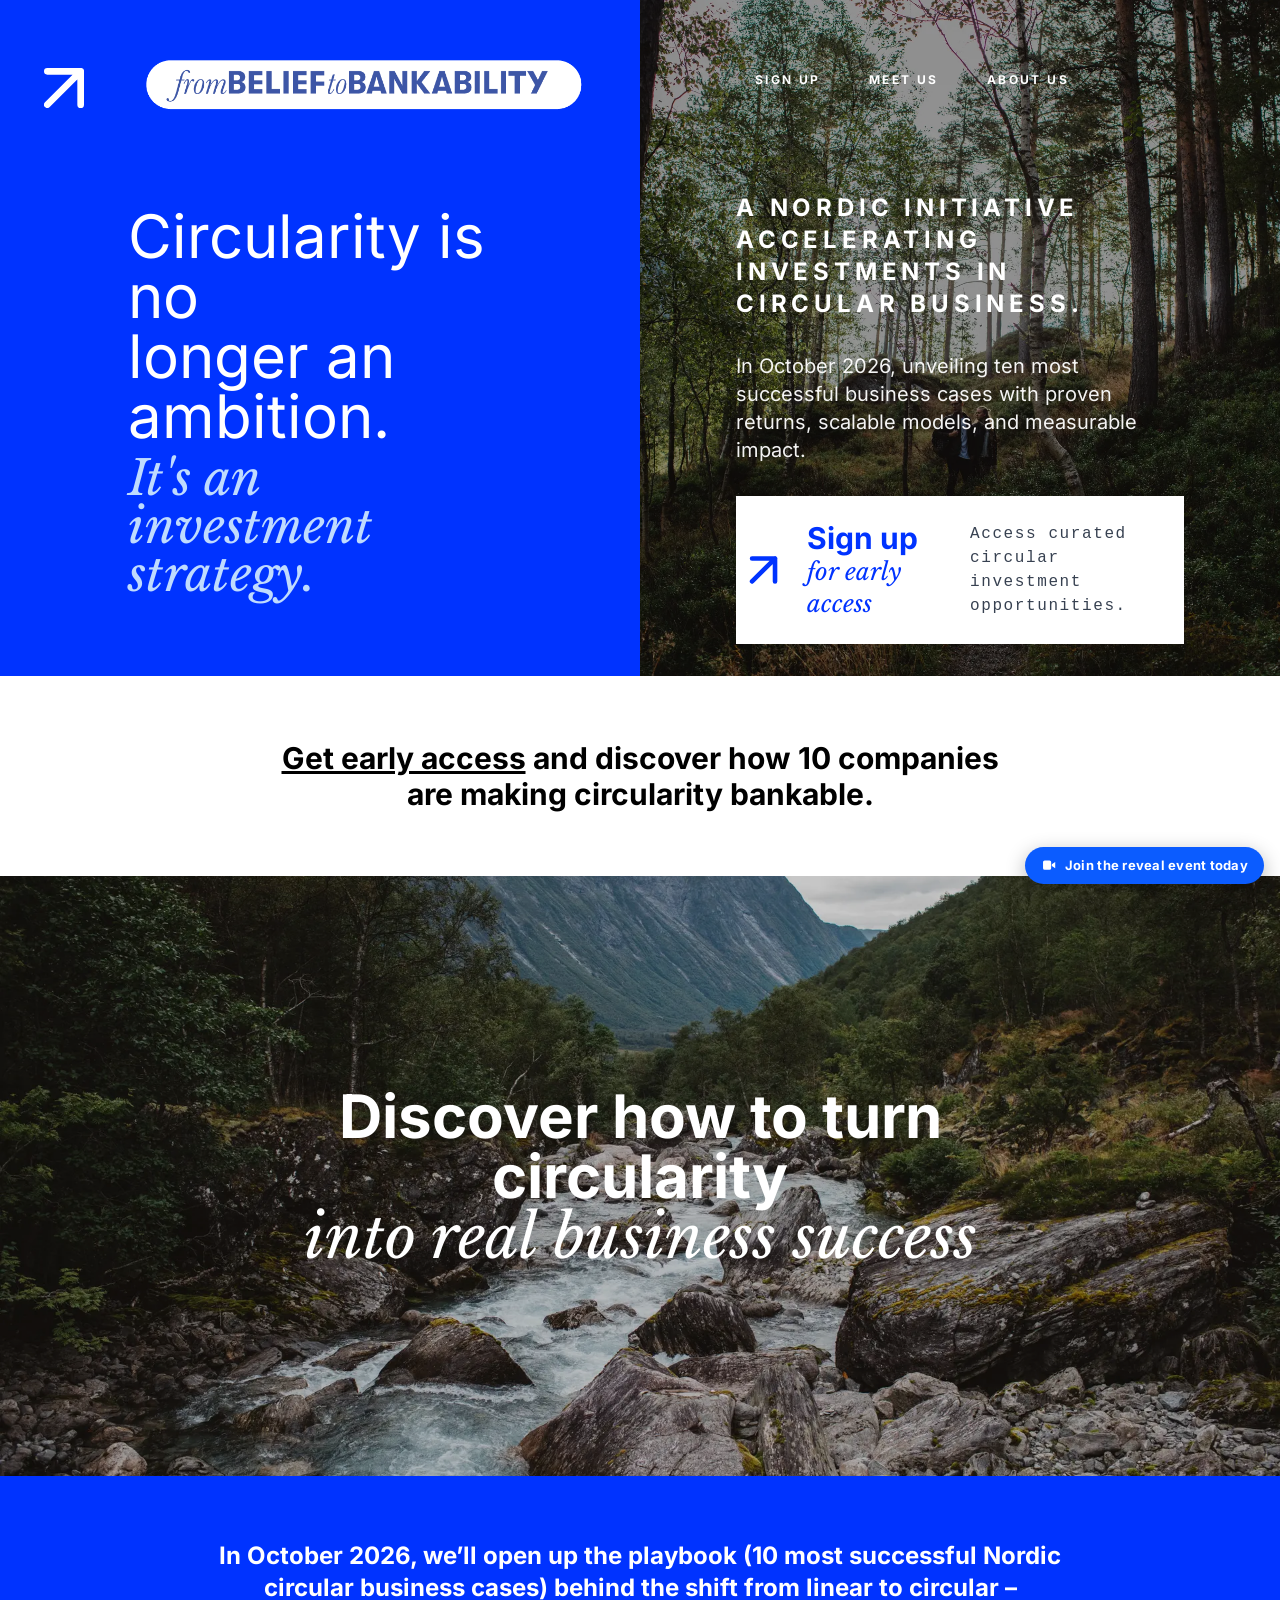
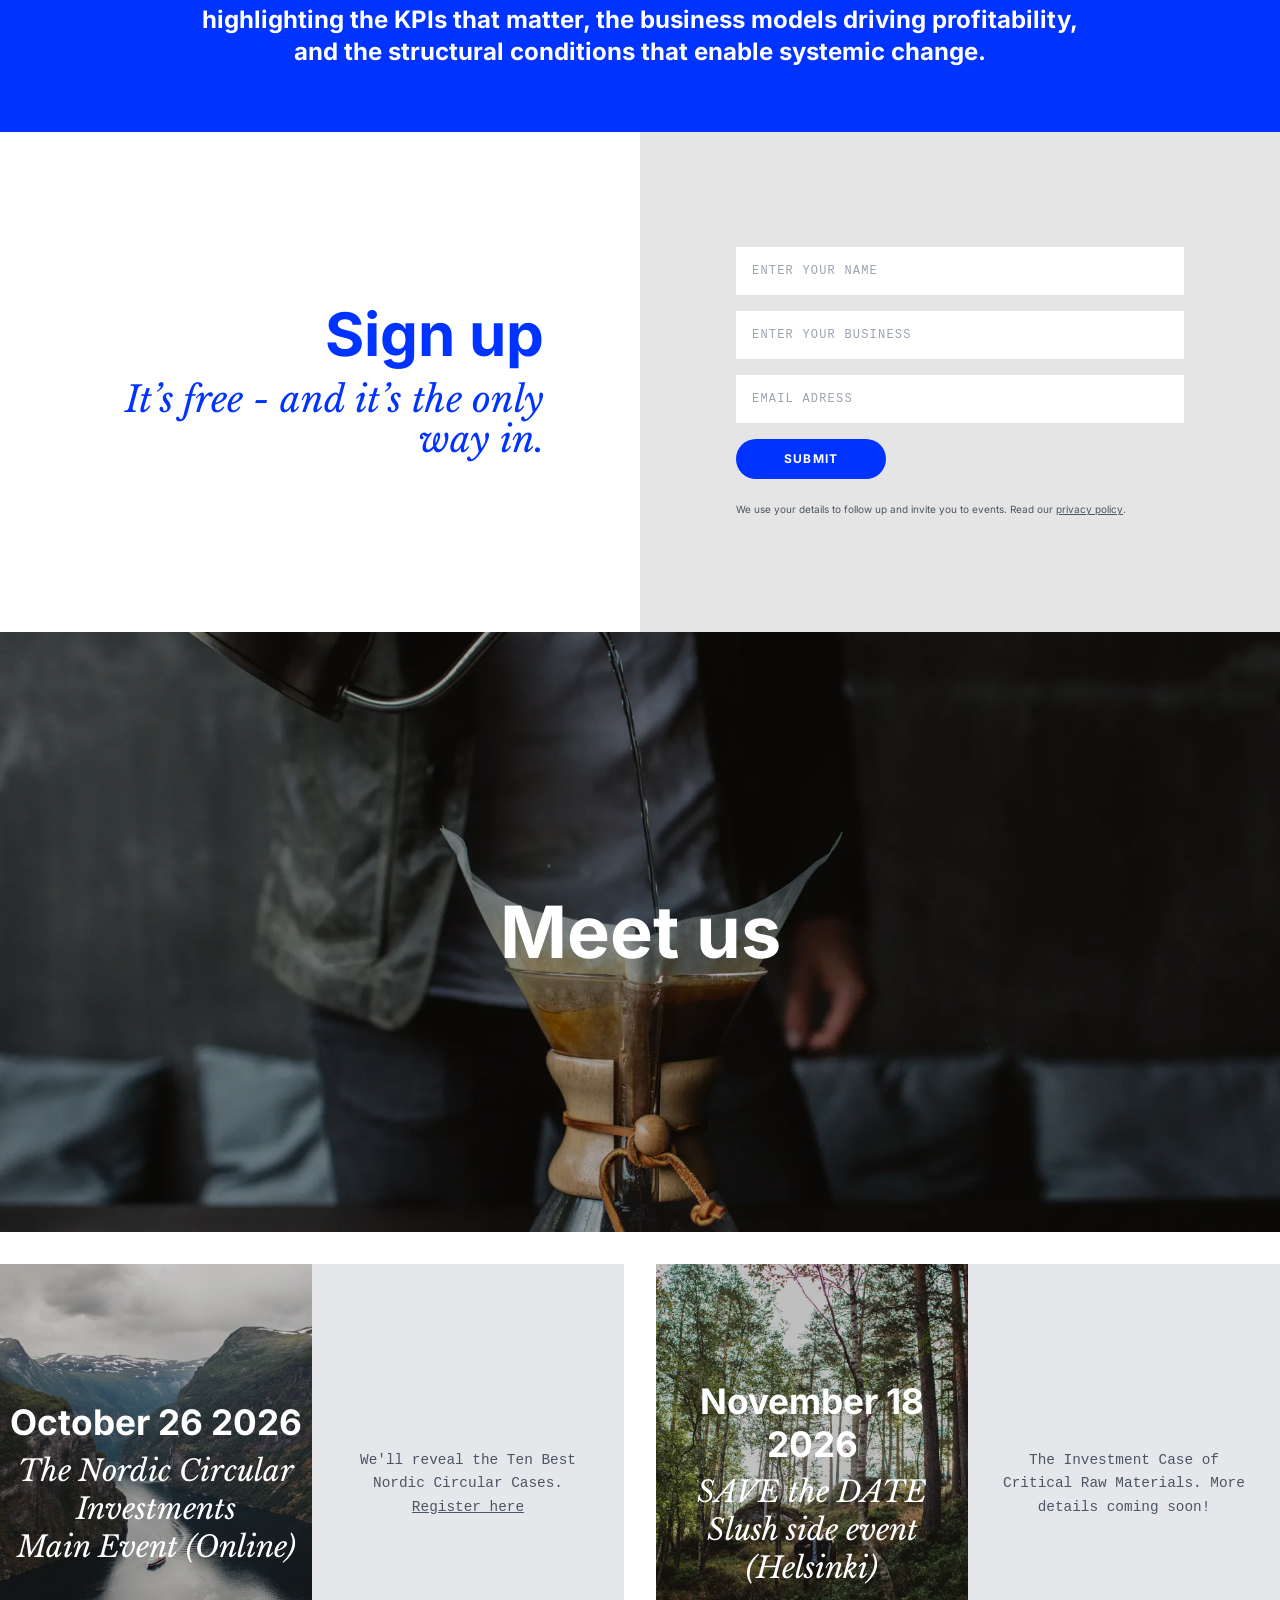
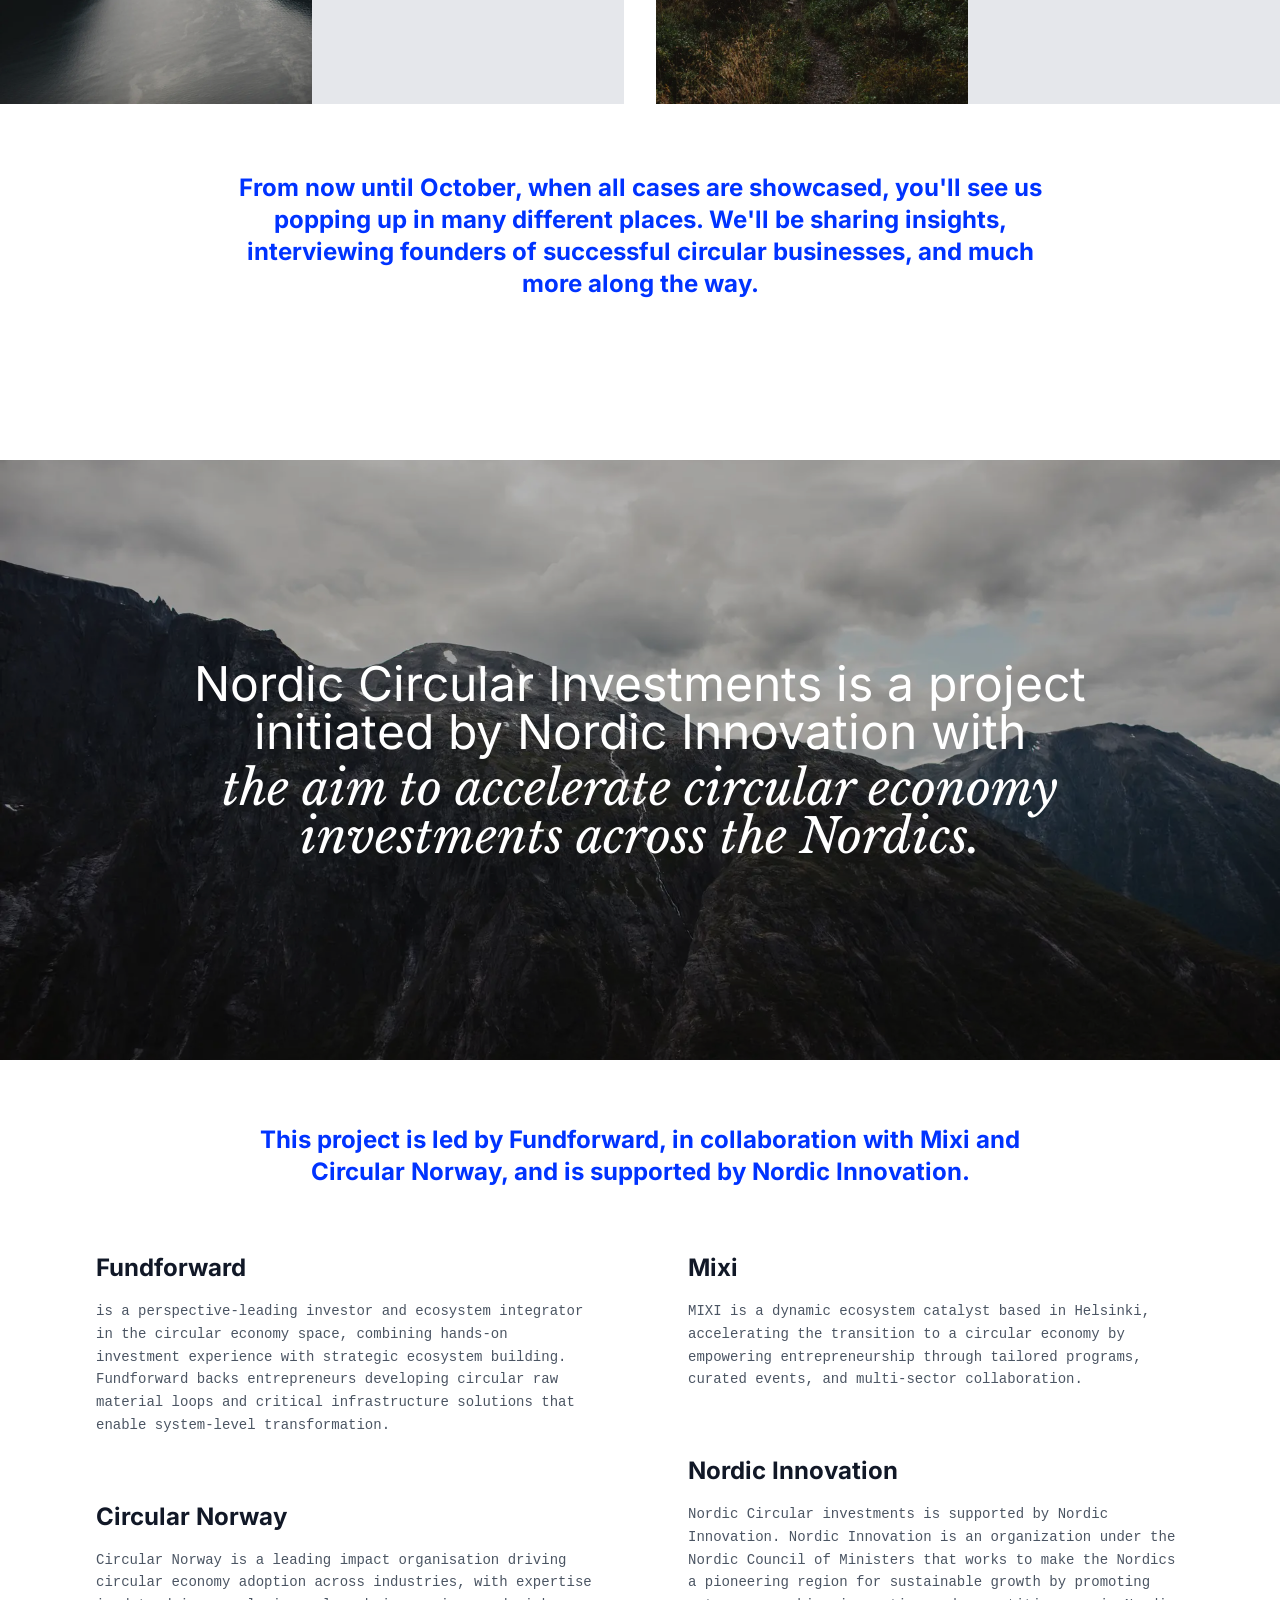
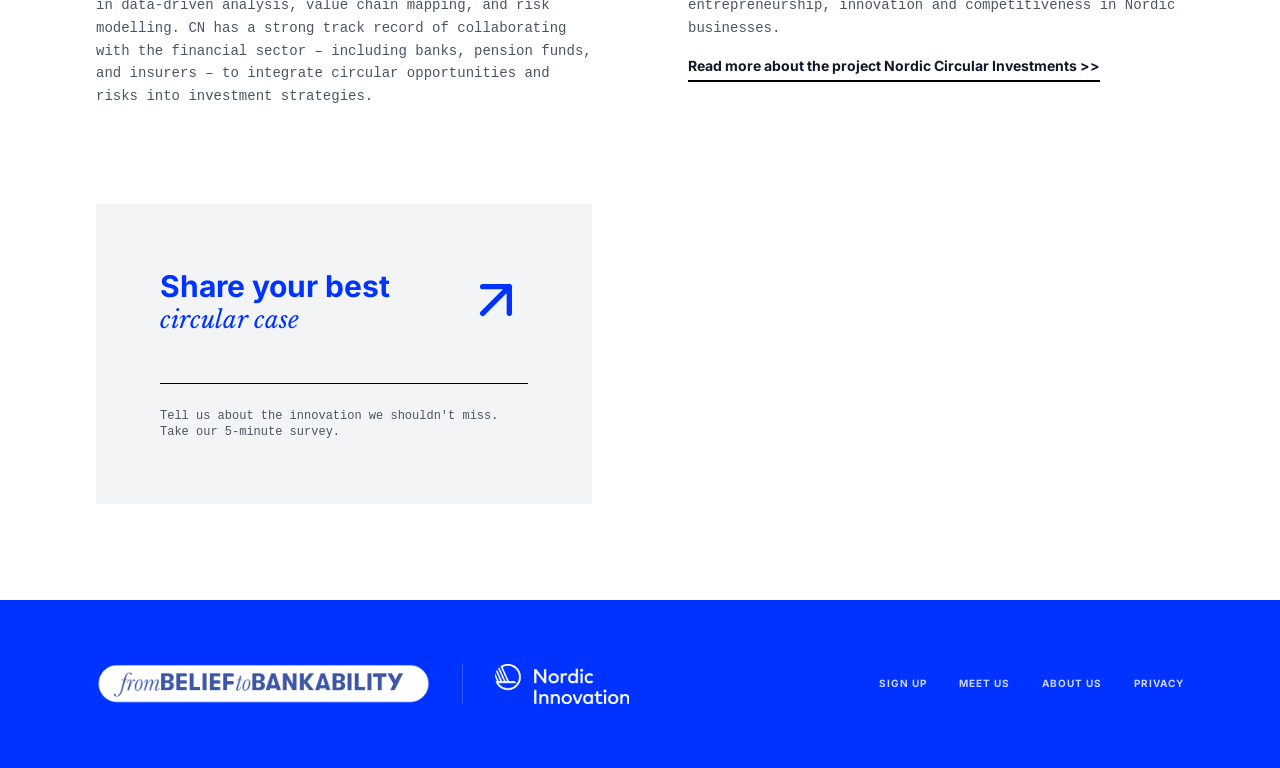
==== index.html @ 52026847 "Add privacy policy page and Tailwind CSS configuration - Created a new privacy.html file detailing d" ====
<!DOCTYPE html>
<html lang="sv" class="scroll-smooth">

<head>
    <meta charset="UTF-8">
    <meta name="viewport" content="width=device-width, initial-scale=1.0">
    <title>Nordic Circular Investments | From Belief to Bankability</title>
    <link rel="stylesheet" href="tailwind.css">
    <link rel="stylesheet" href="site-header.css">
    <script src="site-header.js" defer></script>
    <style>
        body {
            font-family: 'Inter', sans-serif;
        }

        .serif-italic {
            font-family: 'Libre Baskerville', serif;
            font-style: italic;
            font-weight: 400;
        }

        .event-grid {
            margin-top: 2rem;
        }

        .event-item,
        .event-card {
            min-height: 440px;
        }

        .event-image,
        .event-copy {
            min-height: 440px;
        }

        .event-copy {
            padding: 2rem;
        }

        .event-copy p {
            font-size: 0.90rem;
            line-height: 1.6;
        }

        .event-image .text-4xl {
            font-size: clamp(1.7rem, 2.8vw, 2.2rem);
            line-height: 1.2;
            margin-bottom: 0.5rem;
        }

        .event-image .text-3xl {
            font-size: clamp(1.5rem, 2.3vw, 1.9rem);
            line-height: 1.3;
        }

        @media (max-width: 767px) {
            .event-item,
            .event-card {
                min-height: 220px;
            }

            .event-image,
            .event-copy {
                min-height: 220px;
            }

            .event-copy {
                padding: 1rem;
            }

            .event-copy p {
                font-size: 0.95rem;
                line-height: 1.5;
            }
        }
    </style>
</head>

<body class="bg-white text-gray-900 overflow-x-hidden">
    <site-header data-page="home"></site-header>

    <section id="home" class="grid grid-cols-1 md:grid-cols-2">
        <div class="bg-[#0033FF] text-white px-8 md:px-32 flex flex-col justify-center pt-48 pb-16">
            <h1 class="text-4xl md:text-6xl leading-tight mb-2">Circularity is no <br> longer an ambition.</h1>
            <p class="text-3xl md:text-5xl serif-italic text-blue-200">It's an investment strategy.</p>
        </div>

        <div class="relative flex items-center justify-center p-8 pt-24 md:pt-48 text-white min-h-[200px] md:min-h-0">
            <img src="images/DTS_NORDIC_by Gregory Woodman_004.webp" alt="Forest"
                class="absolute inset-0 w-full h-full object-cover">
            <div class="absolute inset-0 bg-black/40"></div>

            <div class="relative z-10 space-y-8">
                <h2 class="text-lg md:text-2xl font-bold tracking-[0.2em] uppercase max-w-sm md:max-w-md mx-auto">
                    A Nordic initiative accelerating investments in circular business.
                </h2>
                <p class="text-base md:text-xl leading-relaxed opacity-95 font-light max-w-sm md:max-w-md mx-auto">
                    In October 2026, unveiling ten most successful business cases with proven returns, scalable models,
                    and measurable impact.
                </p>
                <section class="bg-white w-full max-w-sm md:max-w-md mx-auto">
                    <a href="#signup-form" class="hover:opacity-100 transition">
                        <div class="px-4 md:px-0 py-6">
                            <div class="grid grid-cols-1 md:grid-cols-2 gap-5 items-center">
                                <div class="flex items-center gap-4">
                                    <svg class="w-16 h-16 text-[#0033FF]" fill="none" stroke="currentColor" viewBox="0 0 24 24">
                                        <path stroke-linecap="round" stroke-linejoin="round" stroke-width="2"
                                            d="M7 17L17 7M17 7H7M17 7v10" />
                                    </svg>
                                    <div class="text-[#0033FF]">
                                        <h3 class="text-3xl font-bold">Sign up</h3>
                                        <p class="text-2xl serif-italic italic">for early access</p>

                                    </div>
                                </div>
                                <div class="text-sm md:text-base font-mono tracking-widest text-gray-700">
                                    Access curated circular<br />investment opportunities.
                                </div>
                            </div>
                        </div>
                    </a>
                </section>
            </div>
        </div>
    </section>
    <div class="bg-white text-black py-16 px-8 text-center">
        <h2 class="text-xl md:text-3xl font-bold max-w-3xl mx-auto">
            <a href="https://forms.gle/KfatNeMWyciwayye8" class="underline">Get early access</a>
            and discover how 10 companies are making circularity bankable.
            <!--<a href="#signup" class="underline">Get early access</a> and discover how 10 companies are making-->
        </h2>
    </div>
    
    <section id="cases" hidden class="max-w-7xl mx-auto px-8 md:px-24 pb-24">
        <div class="grid grid-cols-1 sm:grid-cols-1 lg:grid-cols-3 gap-3">
            <a href="cases/3STEPIT/index.html" class="relative group" aria-label="The bank partnering that scales circular IT">
                <div
                    class="relative aspect-[16/9] md:aspect-[8/5] bg-gray-100 overflow-hidden flex flex-col items-center justify-center border border-gray-200 group">
                    <img src="cases/3STEPIT/Data/inklistrad-film-77044.webp"
                        class="absolute inset-0 w-full h-full object-cover group-hover:opacity-20 transition"
                        alt="">
                    <div class="relative z-10 text-center py-16 px-8 ">
                        <p class="text-3xl text-[#FFFFFF]">The bank partnering that scales circular IT</p>
                    </div>
                </div>
            </a>
            <a href="cases/Kerecis/index.html" class="relative group" aria-label="Explore From fish skin to Nordic unicorn">
                <div
                    class="relative aspect-[16/9] md:aspect-[8/5] bg-gray-100 overflow-hidden flex flex-col items-center justify-center border border-gray-200 group">
                    <img src="cases/Kerecis/Data/pasted-movie-77152.webp"
                        class="absolute inset-0 w-full h-full object-cover group-hover:opacity-20 transition"
                        alt="">
                    <div class="relative z-10 text-center py-16 px-8 ">
                        <p class="text-3xl text-[#FFFFFF]">From fish skin to Nordic unicorn</p>
                    </div>
                </div>
            </a>
            <div
                class="relative aspect-[16/9] md:aspect-[8/5] bg-gray-100 overflow-hidden flex flex-col items-center justify-center border border-gray-200 group">
                <a href="cases/Foxway/index.html" class="relative group" aria-label="An ecosystem that creates value in every device">
                    <img src="cases/Foxway/Data/inklistrad-film-76983.webp"
                        class="absolute inset-0 w-full h-full object-cover group-hover:opacity-20 transition"
                        alt="">
                    <div class="relative z-10 text-center py-16 px-8 ">
                        <p class="text-3xl text-[#FFFFFF]">An ecosystem that creates value in every device</p>
                    </div>
                </a>
            </div>
        </div>
        <div class="mt-12 text-center">
            <a href="cases.html"
                class="inline-block bg-[#0033FF] text-white px-8 py-3 rounded-full font-bold uppercase tracking-widest text-xs hover:bg-blue-700 transition">Browse
                Cases</a>
        </div>
    </section>

    <!-- <section class="grid grid-cols-1 md:grid-cols-2 min-h-[600px]">
        <div class="relative">
            <img src="images/DTS_NORDIC_by Gregory Woodman_006.webp" class="absolute inset-0 w-full h-full object-cover" alt="">
            <div class="absolute inset-0 flex flex-col justify-end p-12 text-white">
                <h2 class="text-4xl md:text-5xl font-bold mb-4">Get the insights</h2>
                <p class="text-2xl md:text-3xl serif-italic italic opacity-90">behind the cases</p>
            </div>
        </div>
        <div class="bg-[#0033FF] text-white p-12 md:p-24 flex flex-col justify-center items-start">
            <p class="text-lg md:text-xl leading-relaxed mb-12">Sign-up to receive the cases as they are released – including interviews, analysis and learnings from the companies and investors.</p>
            <a href="#signup" class="bg-white text-[#0033FF] px-8 py-4 rounded-full font-bold uppercase tracking-widest text-xs">Sign up for early access</a>
        </div>
    </section> -->

    
    <section class="flex flex-col" id="signup">
        <div
            class="relative h-[300px] md:h-[600px] flex flex-col items-center justify-center text-white text-center px-6">
            <img src="images/DTS_NORDIC_by Gregory Woodman_003.webp"
                class="absolute inset-0 w-full h-full object-cover" alt="Team Insights">
            <div class="absolute inset-0 bg-black/20"></div>
            <div class="relative z-10 max-w-4xl">
                <h2 class="text-4xl md:text-6xl font-bold leading-tight">
                    Discover how to turn circularity <br>
                    <span class="serif-italic italic font-normal">into real business success</span>
                </h2>
            </div>
        </div>

        <div class="bg-[#0033FF] text-white py-16 px-8 md:px-24 text-center">
            <div class="max-w-4xl mx-auto">
                <p class="text-x2 md:text-2xl font-bold leading-relaxed">
                    In October 2026, we’ll open up the playbook (10 most successful Nordic circular business cases)
                    behind the shift from linear to circular – highlighting the KPIs that matter, the business models
                    driving profitability, and the structural conditions that enable systemic change.
                </p>
            </div>
        </div>

        <div class="grid grid-cols-1 md:grid-cols-2 min-h-[500px]" id="signup-form">
            <div class="bg-white p-12 md:p-24 flex flex-col justify-center items-start md:items-end text-left md:text-right">
                <div class="max-w-md">
                    <h3 class="text-[#0033FF] text-5xl md:text-6xl font-bold mb-4">Sign up</h3>
                    <p class="text-[#0033FF] text-3xl md:text-4xl serif-italic italic leading-tight">
                        It’s free - and it’s the only way in.
                    </p>
                </div>
            </div>
            <div class="bg-[#E5E5E5] p-12 md:p-24 flex flex-col justify-center items-start">
                <form name="signup" method="POST" netlify data-netlify="true" class="w-full max-w-md space-y-4">
                    <input type="text" name="name" placeholder="ENTER YOUR NAME" required
                        class="w-full p-4 bg-white border-none text-xs tracking-widest font-mono focus:ring-2 focus:ring-[#0033FF] outline-none">

                    <input type="text" name="business" placeholder="ENTER YOUR BUSINESS" required
                        class="w-full p-4 bg-white border-none text-xs tracking-widest font-mono focus:ring-2 focus:ring-[#0033FF] outline-none">

                    <input type="email" name="email" placeholder="EMAIL ADRESS" required
                        class="w-full p-4 bg-white border-none text-xs tracking-widest font-mono focus:ring-2 focus:ring-[#0033FF] outline-none">

                    <button type="submit"
                        class="bg-[#0033FF] text-white px-12 py-3 rounded-full text-xs font-bold uppercase tracking-widest hover:bg-blue-700 transition">
                        Submit
                    </button>
                    <p class="pt-2 text-[10px] leading-snug text-gray-600">We use your details to follow up and invite you to events. Read our <a href="privacy.html" class="underline">privacy policy</a>.</p>
                </form>
            </div>
            
        </div>
    </section>

    <section id="meet-us" class="bg-white md:mb-24">        
        <div
            class="relative h-[300px] md:h-[600px] flex flex-col items-center justify-center text-white text-center px-4">
            <img src="images/DTS_NORDIC_by Gregory Woodman_009.webp" class="absolute inset-0 w-full h-full object-cover"
                alt="Meet us">
            <div class="absolute inset-0 bg-black/30"></div>
            <h2 class="relative z-10 text-5xl md:text-7xl font-bold">Meet us</h2>
        </div>

        <!-- WIP
        <div class="grid grid-cols-1 sm:grid-cols-2 lg:grid-cols-4 gap-4">
            <div
                class="relative aspect-[16/4] md:aspect-square bg-gray-100 overflow-hidden flex flex-col items-center justify-center border border-gray-200 group">
                <img src="images/DTS_NORDIC_by Gregory Woodman_002.webp"
                    class="absolute inset-0 w-full h-full object-cover opacity-10 group-hover:opacity-20 transition"
                    alt="">
                <div class="relative z-10 text-center">
                    <p class="text-4xl md:text-5xl font-bold mb-2"></p>
                    <p class="text-3xl md:text-4xl serif-italic italic"></p>

                    <p class="text-[10px] uppercase font-bold text-gray-400 mb-2">WCEF2026</p>
                    <p class="text-[10px] uppercase font-bold text-gray-400 mb-2">

                    Meet <a href="https://www.linkedin.com/company/fund-forward" target="_blank" class="underline">Fundforward</a> and 
                    <a href="https://www.linkedin.com/in/fredrik-blomquist-startup/" target="_blank" class="underline">Fredrik Blomquist Lundli</a> 
                    at this leading impact investment event.
                    <br/><a href="https://www.thedropconf.com/" class="underline">https://www.thedropconf.com/</a>                        
                    
                    </p>
                    <p class="text-sm font-bold text-[#0033FF]">The Drop - Malmö</p>
                    <p class="text-sm font-bold text-[#0033FF]">September 15 2026</p>
                </div>
            </div>
            <div
                class="relative aspect-[16/4] md:aspect-square bg-gray-100 overflow-hidden flex flex-col items-center justify-center border border-gray-200 group">
                <img src="images/DTS_NORDIC_by Gregory Woodman_003.webp"
                    class="absolute inset-0 w-full h-full object-cover opacity-10 group-hover:opacity-20 transition"
                    alt="">
                <div class="relative z-10 text-center">
                    <p class="text-[10px] uppercase font-bold text-gray-400 mb-2">Case #02</p>
                    <p class="text-sm font-bold text-[#0033FF]">UNVEILING 26 OCTOBER</p>
                </div>
            </div>
            <div
                class="relative aspect-[16/4] md:aspect-square bg-gray-100 overflow-hidden flex flex-col items-center justify-center border border-gray-200 group">
                <img src="images/DTS_NORDIC_by Gregory Woodman_008.webp"
                    class="absolute inset-0 w-full h-full object-cover opacity-10 group-hover:opacity-20 transition"
                    alt="">
                <div class="relative z-10 text-center">
                    <p class="text-[10px] uppercase font-bold text-gray-400 mb-2">Case #03</p>
                    <p class="text-sm font-bold text-[#0033FF]">UNVEILING 26 OCTOBER</p>
                </div>
            </div>
            <div
                class="relative aspect-[16/4] md:aspect-square bg-gray-100 overflow-hidden flex flex-col items-center justify-center border border-gray-200 group">
                <img src="images/DTS_NORDIC_by Gregory Woodman_0010.webp"
                    class="absolute inset-0 w-full h-full object-cover opacity-10 group-hover:opacity-20 transition"
                    alt="">
                <div class="relative z-10 text-center">
                    <p class="text-[10px] uppercase font-bold text-gray-400 mb-2">Case #04</p>
                    <p class="text-sm font-bold text-[#0033FF]">UNVEILING 26 OCTOBER</p>
                </div>
            </div>
        </div>
        <div class="mt-12 text-center">
            <button
                class="bg-[#0033FF] text-white px-8 py-3 rounded-full font-bold uppercase tracking-widest text-xs">Browse
                Cases</button>
        </div>
        -->

        <div class="grid grid-cols-1 md:grid-cols-2 gap-4 md:gap-8 event-grid">
            <!-- <article class="event-item">
                <div class="event-card grid grid-cols-1 md:grid-cols-2">
                    <div
                        class="event-image relative h-[300px] md:h-[440px] flex flex-col justify-center items-center text-white md:mb-1">
                        <img src="images/DTS_NORDIC_by Gregory Woodman_002.webp"
                            class="absolute inset-0 w-full h-full object-cover" alt="Stockholm Event">
                        <div class="absolute inset-0 bg-black/20"></div>
                        <div class="relative z-10 text-center">
                            <p class="text-4xl md:text-5xl font-bold mb-2">September 15-16 2026</p>
                            <p class="text-3xl md:text-4xl serif-italic italic">The Drop - Malmö</p>
                        </div>
                    </div>
                    <div
                        class="event-copy bg-gray-200 flex flex-col justify-center items-center text-center space-y-8 md:mb-1">
                        <p class="text-gray-600 font-mono">
                            Meet <a href="https://www.linkedin.com/company/fund-forward" target="_blank" class="underline">Fundforward</a> and 
                            <a href="https://www.linkedin.com/in/fredrik-blomquist-startup/" target="_blank" class="underline">Fredrik Blomquist Lundli</a> 
                            at this leading impact investment event.
                            <br/><a href="https://www.thedropconf.com/" class="underline">https://www.thedropconf.com/</a>
                        </p>          
                    </div>
                </div>
            </article> -->

            <!-- <article class="event-item">
                <div class="event-card grid grid-cols-1 md:grid-cols-2">
                    <div
                        class="event-image relative h-[300px] md:h-[440px] flex flex-col justify-center items-center text-white md:mb-1">
                        <img src="images/DTS_NORDIC_by Gregory Woodman_001.webp"
                            class="absolute inset-0 w-full h-full object-cover" alt="Stockholm Event">
                        <div class="absolute inset-0 bg-black/20"></div>
                        <div class="relative z-10 text-center">
                            <p class="text-4xl md:text-5xl font-bold mb-2">September 17 2026</p>
                            <p class="text-3xl md:text-4xl serif-italic italic">The World Circular Economy Forum WCEF<br/>Accelerator Session (Online)</p>
                        </div>
                    </div>
                    <div
                        class="event-copy bg-gray-200 flex flex-col justify-center items-center text-center space-y-8 md:mb-1">
                        <p class="text-gray-600 font-mono">
                            Building and Financing Circular Value Chains: Live Cases from India and the Nordics Led by <a href="https://www.linkedin.com/company/strideventures/" target="_blank" class="underline">Stride Asset Management, Nordic Innovation</a>, and the <strong>Nordic Circular Investments team</strong>.<br/>
                            <a href="https://docs.google.com/forms/d/e/1FAIpQLSdIdqmqi3CmFYW9n0aS_QhNQltJRhFxJBVdDFYMg6PVKYt0Pg/viewform?usp=send_form" class="underline" target="_blank">Please register here</a>
                        </p>
                    </div>
                </div>
            </article> -->

            <!-- <article class="event-item">
                <div class="event-card grid grid-cols-1 md:grid-cols-2">
                    <div
                        class="event-image relative h-[300px] md:h-[440px] flex flex-col justify-center items-center text-white md:mb-1">
                        <img src="images/DTS_NORDIC_by Gregory Woodman_003.webp"
                            class="absolute inset-0 w-full h-full object-cover" alt="Stockholm Event">
                        <div class="absolute inset-0 bg-black/20"></div>
                        <div class="relative z-10 text-center">
                            <p class="text-4xl md:text-5xl font-bold mb-2">October 1st 2026</p>
                            <p class="text-3xl md:text-4xl serif-italic italic">Stockholm Impact Days<br/>(Stockholm & online)</p>
                        </div>
                    </div>
                    <div
                        class="event-copy bg-gray-200 flex flex-col justify-center items-center text-center space-y-8 md:mb-1">
                        <p class="text-gray-600 font-mono">
                            We are going to have a session focused on "Investors' Perspectives on Financing Urban Innovation", October 1st. See <a href="https://public.paloma.se/webversion?cid=26772&cmg=31d23684-96ad-485a-8327-fdc745b1b8d5&g=9a7de797-c76d-4c33-a83c-e25f4a8e3777&languageCode=sv" class="underline" target="_blank">here</a> more info & registration link
                        </p>
                    </div>
                </div>
            </article> -->

            <article class="event-item">
                <div class="event-card grid grid-cols-1 md:grid-cols-2">
                    <div
                        class="event-image relative h-[300px] md:h-[440px] flex flex-col justify-center items-center text-white md:mb-1">
                        <img src="images/DTS_NORDIC_by Gregory Woodman_0014.webp"
                            class="absolute inset-0 w-full h-full object-cover" alt="Stockholm Event">
                        <div class="absolute inset-0 bg-black/20"></div>
                        <div class="relative z-10 text-center">
                            <p class="text-4xl md:text-5xl font-bold mb-2">October 26 2026 </p>
                            <p class="text-3xl md:text-4xl serif-italic italic">The Nordic Circular Investments<br/>Main Event (Online)</p>
                        </div>
                    </div>
                    <div
                        class="event-copy bg-gray-200 flex flex-col justify-center items-center text-center space-y-8 md:mb-1">
                        <p class="text-gray-600 font-mono">
                            We'll reveal the Ten Best Nordic Circular Cases. <br/><a href="https://forms.gle/VekkdX3bwyaaVNaZA" class="underline" target="_blank">Register here</a>
                        </p>
                    </div>
                </div>
            </article>

            <article class="event-item">
                <div class="event-card grid grid-cols-1 md:grid-cols-2">
                    <div
                        class="event-image relative h-[300px] md:h-[440px] flex flex-col justify-center items-center text-white md:mb-1">
                        <img src="images/DTS_NORDIC_by Gregory Woodman_004.webp"
                            class="absolute inset-0 w-full h-full object-cover" alt="Stockholm Event">
                        <div class="absolute inset-0 bg-black/20"></div>
                        <div class="relative z-10 text-center">
                            <p class="text-4xl md:text-5xl font-bold mb-2">November 18 2026</p>
                            <p class="text-3xl md:text-4xl serif-italic italic">SAVE the DATE<br/>Slush side event (Helsinki)</p>
                        </div>
                    </div>
                    <div
                        class="event-copy bg-gray-200 flex flex-col justify-center items-center text-center space-y-8 md:mb-1">
                        <p class="text-gray-600 font-mono">The Investment Case of Critical Raw Materials. More details coming soon!</p>
                    </div>
                </div>
            </article>
        </div>

        <div class="max-w-4xl mx-auto py-16 px-8 text-center space-y-6">
            <p class="text-[#0033FF] text-xl md:text-2xl font-bold leading-relaxed">
                From now until October, when all cases are showcased, you'll see us popping up in many different places.
                We'll be sharing insights, interviewing founders of successful circular businesses, and much more along
                the
                way.
            </p>
            <!--<p class="text-[#0033FF] text-lg font-bold">See below for where you can meet us!</p>-->
        </div>
        
    </section>



    <section id="about" class="bg-white">
        <div
            class="relative h-[400px] md:h-[600px] flex flex-col items-center justify-center text-white text-center px-6">
            <img src="images/DTS_NORDIC_by Gregory Woodman_001.webp" class="absolute inset-0 w-full h-full object-cover"
                alt="About initiative">
            <div class="absolute inset-0 bg-black/30"></div>
            <div class="relative z-10 max-w-5xl">
                <h2 class="text-3xl md:text-5xl leading-tight mb-2">
                    Nordic Circular Investments is a project initiated by Nordic Innovation with 
                </h2>
                <p class="text-3xl md:text-5xl serif-italic ">the aim to accelerate circular economy investments across the Nordics.</p>
            </div>
        </div>

        <div class="max-w-4xl mx-auto py-16 px-8 text-center">
            <p class="text-[#0033FF] text-xl md:text-2xl font-bold">
                This project is led by Fundforward, in collaboration with Mixi and Circular Norway, and is supported by Nordic Innovation.
            </p>
        </div>

        <div class="max-w-7xl mx-auto px-8 md:px-24 pb-24 grid grid-cols-1 md:grid-cols-2 gap-16 md:gap-24">
            <div class="space-y-16">
                <div class="space-y-4">
                    <h3 class="text-2xl font-bold">Fundforward</h3>
                    <p class="text-gray-600 leading-relaxed font-mono text-sm">
                        is a perspective-leading investor and ecosystem integrator in the circular economy space,
                        combining hands-on investment experience with strategic ecosystem building. Fundforward backs
                        entrepreneurs developing circular raw material loops and critical infrastructure solutions that
                        enable system-level transformation.
                    </p>
                </div>
                <div class="space-y-4">
                    <h3 class="text-2xl font-bold">Circular Norway</h3>
                    <p class="text-gray-600 leading-relaxed font-mono text-sm">
                        Circular Norway is a leading impact organisation driving circular economy adoption across
                        industries, with expertise in data-driven analysis, value chain mapping, and risk modelling. CN
                        has a strong track record of collaborating with the financial sector – including banks, pension
                        funds, and insurers – to integrate circular opportunities and risks into investment strategies.
                    </p>
                </div>
            </div>

            <div class="space-y-16">
                <div class="space-y-4">
                    <h3 class="text-2xl font-bold">Mixi</h3>
                    <p class="text-gray-600 leading-relaxed font-mono text-sm">
                        MIXI is a dynamic ecosystem catalyst based in Helsinki, accelerating the transition to a
                        circular economy by empowering entrepreneurship through tailored programs, curated events, and
                        multi-sector collaboration.
                    </p>
                </div>

                <div class="space-y-4">
                    <h3 class="text-2xl font-bold">Nordic Innovation</h3>
                    <p class="text-gray-600 leading-relaxed font-mono text-sm">
                        Nordic Circular investments is supported by Nordic Innovation. Nordic Innovation is an organization 
                        under the Nordic Council of Ministers that works to make the Nordics a pioneering region for 
                        sustainable growth by promoting entrepreneurship, innovation and competitiveness in Nordic businesses.
                    </p>
                    <a href="https://www.nordicinnovation.org/programs/nordic-circular-investments" target="_blank"
                        class="inline-block text-sm font-bold border-b-2 border-black pb-1 hover:text-[#0033FF] hover:border-[#0033FF] transition">
                        Read more about the project Nordic Circular Investments >>
                    </a>
                </div>                
            </div>
            <div class="space-y-16">
                <!--
                <div class="bg-gray-100 p-10 md:p-16 relative min-h-[300px] flex flex-col justify-between" onclick="location.hash = 'signup'">
                    <div class="flex justify-between items-start">
                        <div class="text-[#0033FF]">
                            <h3 class="text-3xl font-bold">Sign up for</h3>
                            <p class="text-2xl serif-italic italic">early access</p>
                        </div>
                        <svg class="w-16 h-16 text-[#0033FF]" fill="none" stroke="currentColor" viewBox="0 0 24 24">
                            <path stroke-linecap="round" stroke-linejoin="round" stroke-width="2"
                                d="M7 17L17 7M17 7H7M17 7v10" />
                        </svg>
                    </div>
                    <div class="border-t border-black pt-6">
                        <p class="text-xs font-mono text-gray-600">Access curated circular investment opportunities.</p>
                    </div>
                </div>
                -->

                <a href="https://form.typeform.com/to/DwKBsRQ8" target="_blank"
                        class="bg-gray-100 p-10 md:p-16 relative min-h-[300px] flex flex-col justify-between">
                    <div class="flex justify-between items-start">
                        <div class="text-[#0033FF]">
                            <h3 class="text-3xl font-bold">Share your best</h3>
                            <p class="text-2xl serif-italic italic">circular case </p>
                        </div>
                        <svg class="w-16 h-16 text-[#0033FF]" fill="none" stroke="currentColor" viewBox="0 0 24 24">
                            <path stroke-linecap="round" stroke-linejoin="round" stroke-width="2"
                                d="M7 17L17 7M17 7H7M17 7v10" />
                        </svg>
                    </div>
                    <div class="border-t border-black pt-6">
                        <p class="text-xs font-mono text-gray-600">Tell us about the innovation we shouldn't miss. Take our 5-minute survey.</p>
                    </div>
                </a>

            </div>
        </div>
    </section>

    <footer class="bg-[#0033FF] text-white py-16 px-8 md:px-24">
    <div class="max-w-7xl mx-auto flex flex-col md:flex-row justify-between items-center">
        
        <div class="flex items-center gap-8 mb-8 md:mb-0">
            <a href="/" class="block">
                <img src="images/frombelieftobankability_logo_cropped.png" alt="Logo" class="h-10 w-auto object-contain">
            </a>
            <a href="https://www.nordicinnovation.org/" target="_blank" class="block border-l border-white/20 pl-8">
                <img src="images/NordicInnovation_invert.png" alt="Nordic Innovation Logo" class="h-10 w-auto object-contain">
            </a>
        </div>

        <div class="flex space-x-8 text-[10px] uppercase tracking-widest opacity-80 font-bold">
            <a href="#signup" class="hover:opacity-100 transition">Sign up</a>
            <a href="#meet-us" class="hover:opacity-100 transition">Meet us</a>
            <!-- <a href="cases.html" class="hover:opacity-100 transition">Cases</a> -->
            <a href="#about" class="hover:opacity-100 transition">About us</a>
            <a href="privacy.html" class="hover:opacity-100 transition">Privacy</a>
        </div>
    </div>
</footer>

</body>

</html>
---- site-header.css ----
site-header {
    display: block;
}

.zoom-btn {
    display: inline-flex;
    align-items: center;
    gap: 0.5rem;
    padding: 0.55rem 1rem;
    border-radius: 9999px;
    background: #0b5cff;
    color: #fff;
    font-weight: 700;
    letter-spacing: 0.08em;
    text-transform: none;
    white-space: nowrap;
    box-shadow: 0 2px 8px rgba(11, 92, 255, 0.35);
    transition: background 0.2s;
}

.zoom-btn:hover {
    background: #0a4fe0;
}

.zoom-btn[hidden] {
    display: none;
}

.zoom-btn__icon {
    width: 1.25em;
    height: 1.25em;
}

.zoom-btn--floating {
    position: fixed;
    right: 16px;
    bottom: 16px;
    z-index: 40;
    font-size: 13px;
    letter-spacing: 0.02em;
    box-shadow: 0 6px 20px rgba(0, 0, 0, 0.3);
}

@media (max-width: 767px) {
    .zoom-btn--floating {
        left: 16px;
        justify-content: center;
    }
}

.zoom-btn--large {
    font-size: 1rem;
    padding: 0.8rem 1.6rem;
    letter-spacing: 0.04em;
}

@media (min-width: 768px) {
    .diagonal-pil {
        position: fixed;
        left: 24px;
        top: 48px;
        z-index: 60;
    }
}

@media (max-width: 767px) {
    .diagonal-pil {
        position: absolute;
        left: 16px;
        top: 16px;
        z-index: 60;
    }
}
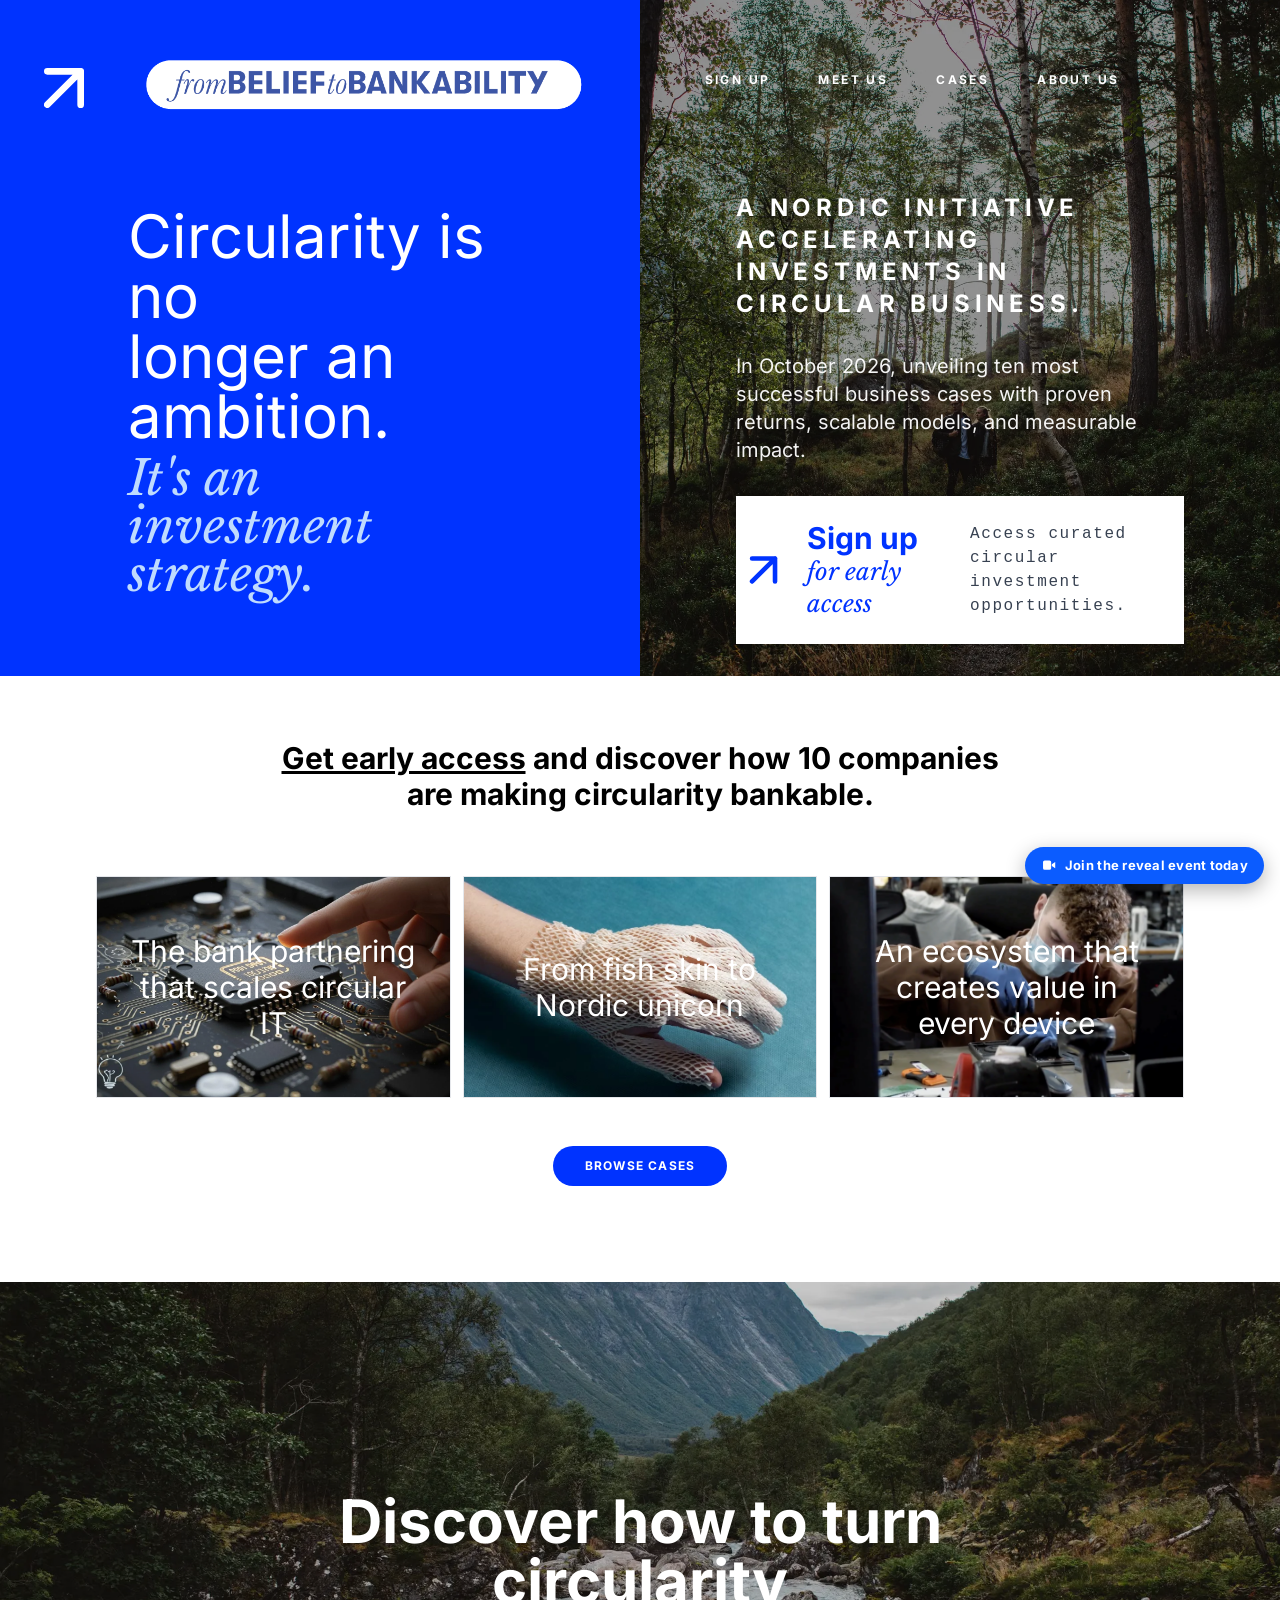
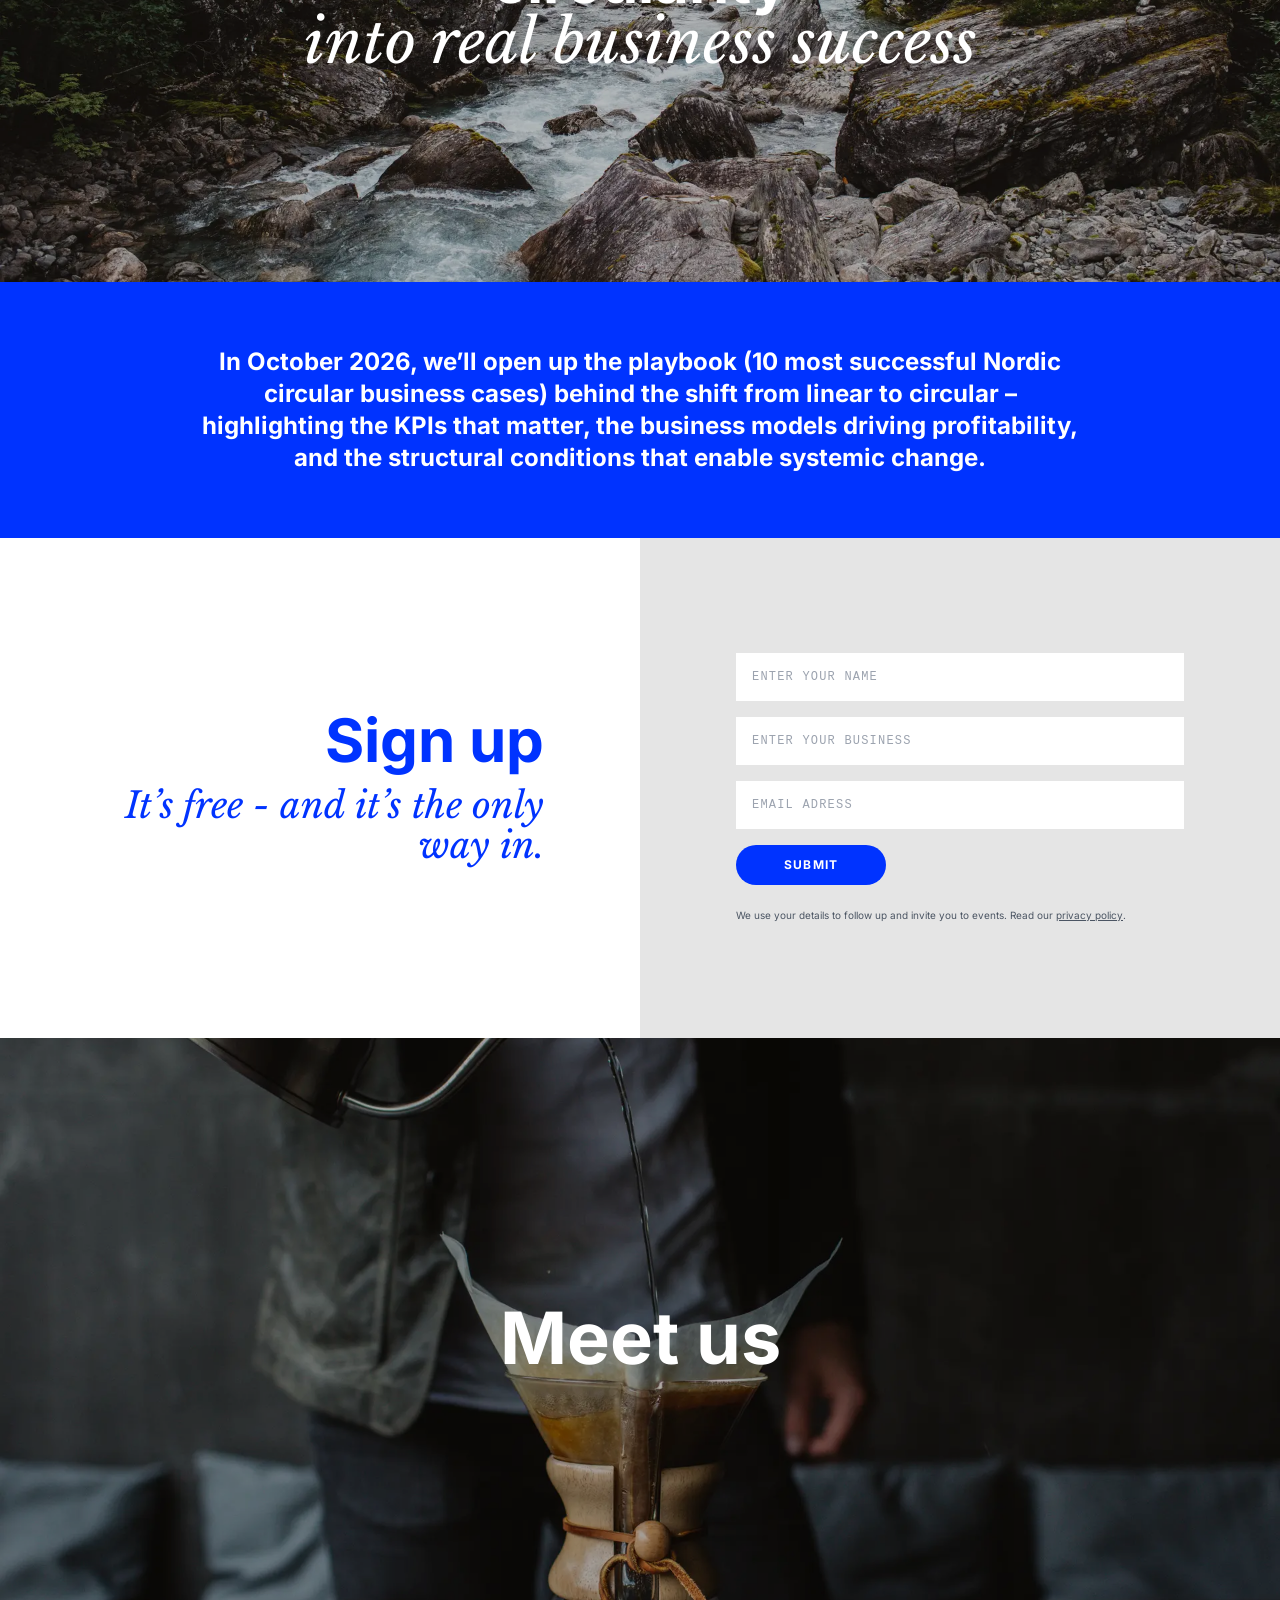
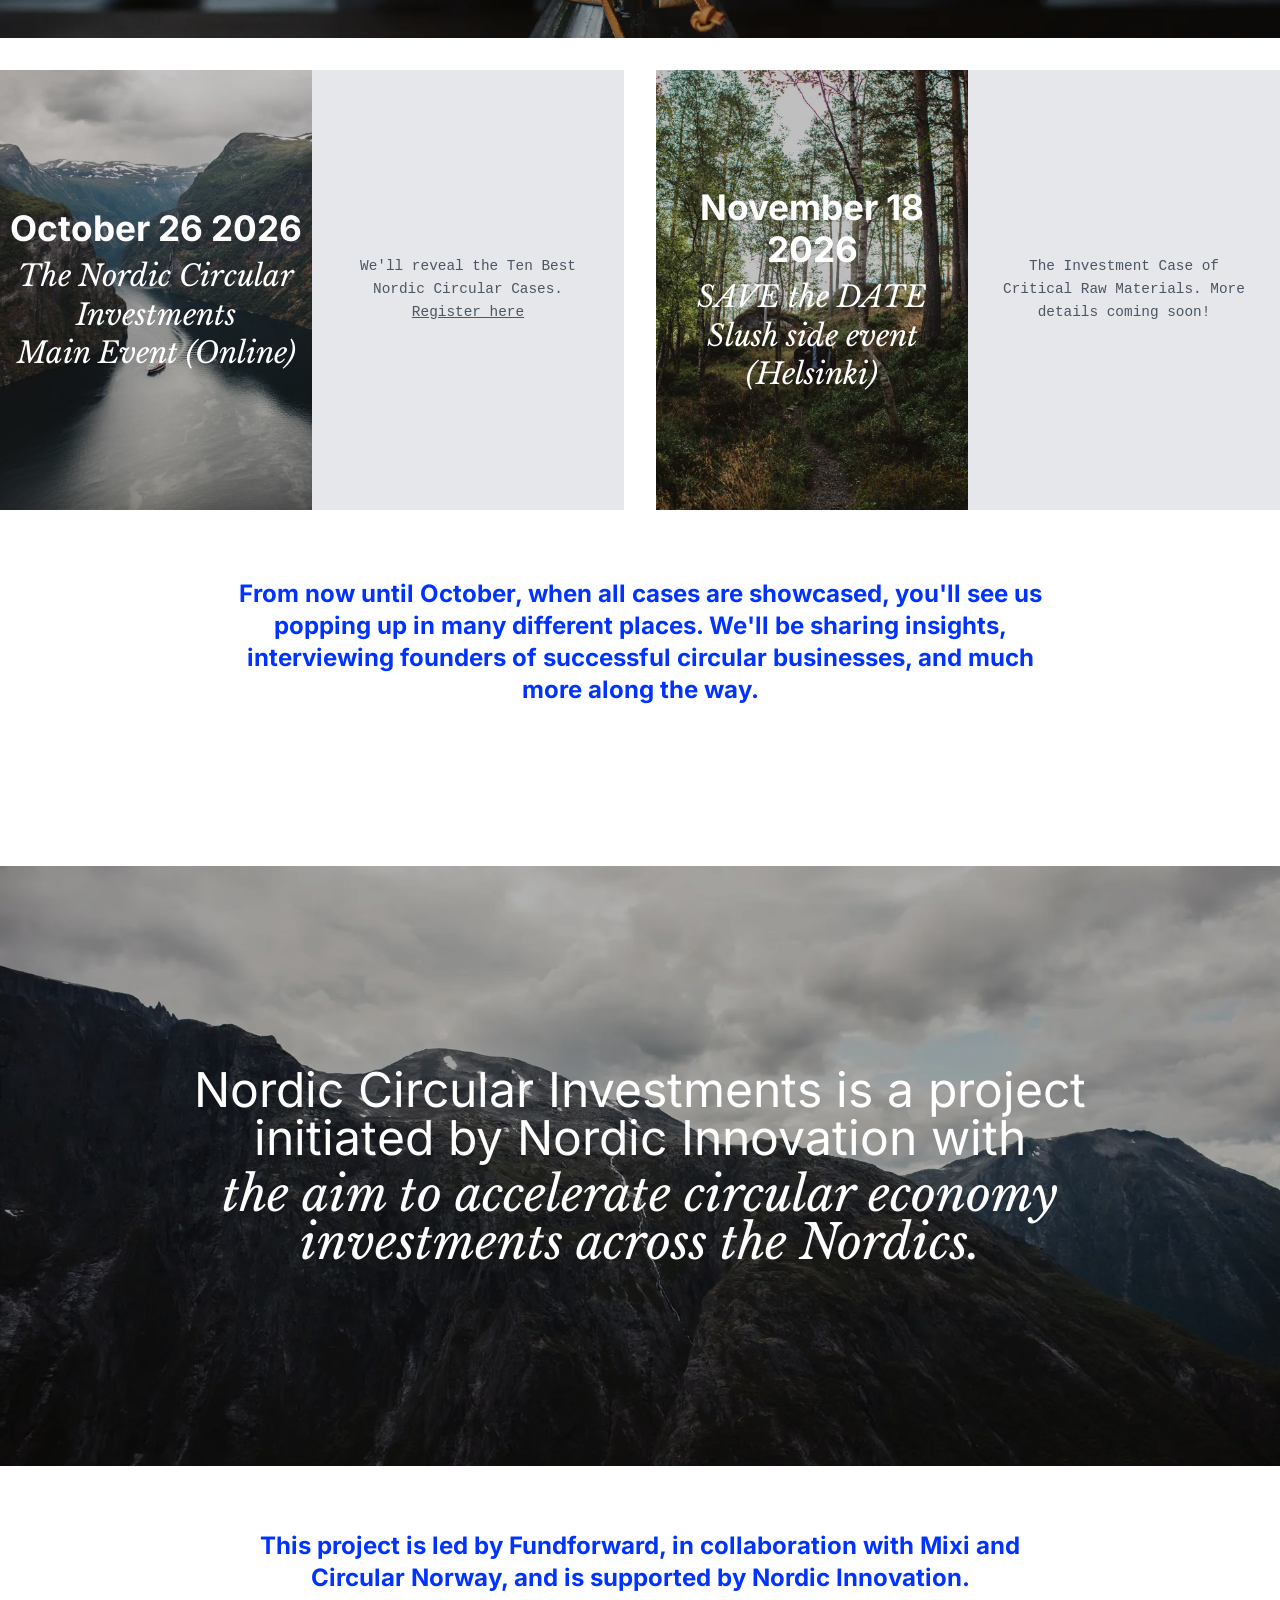
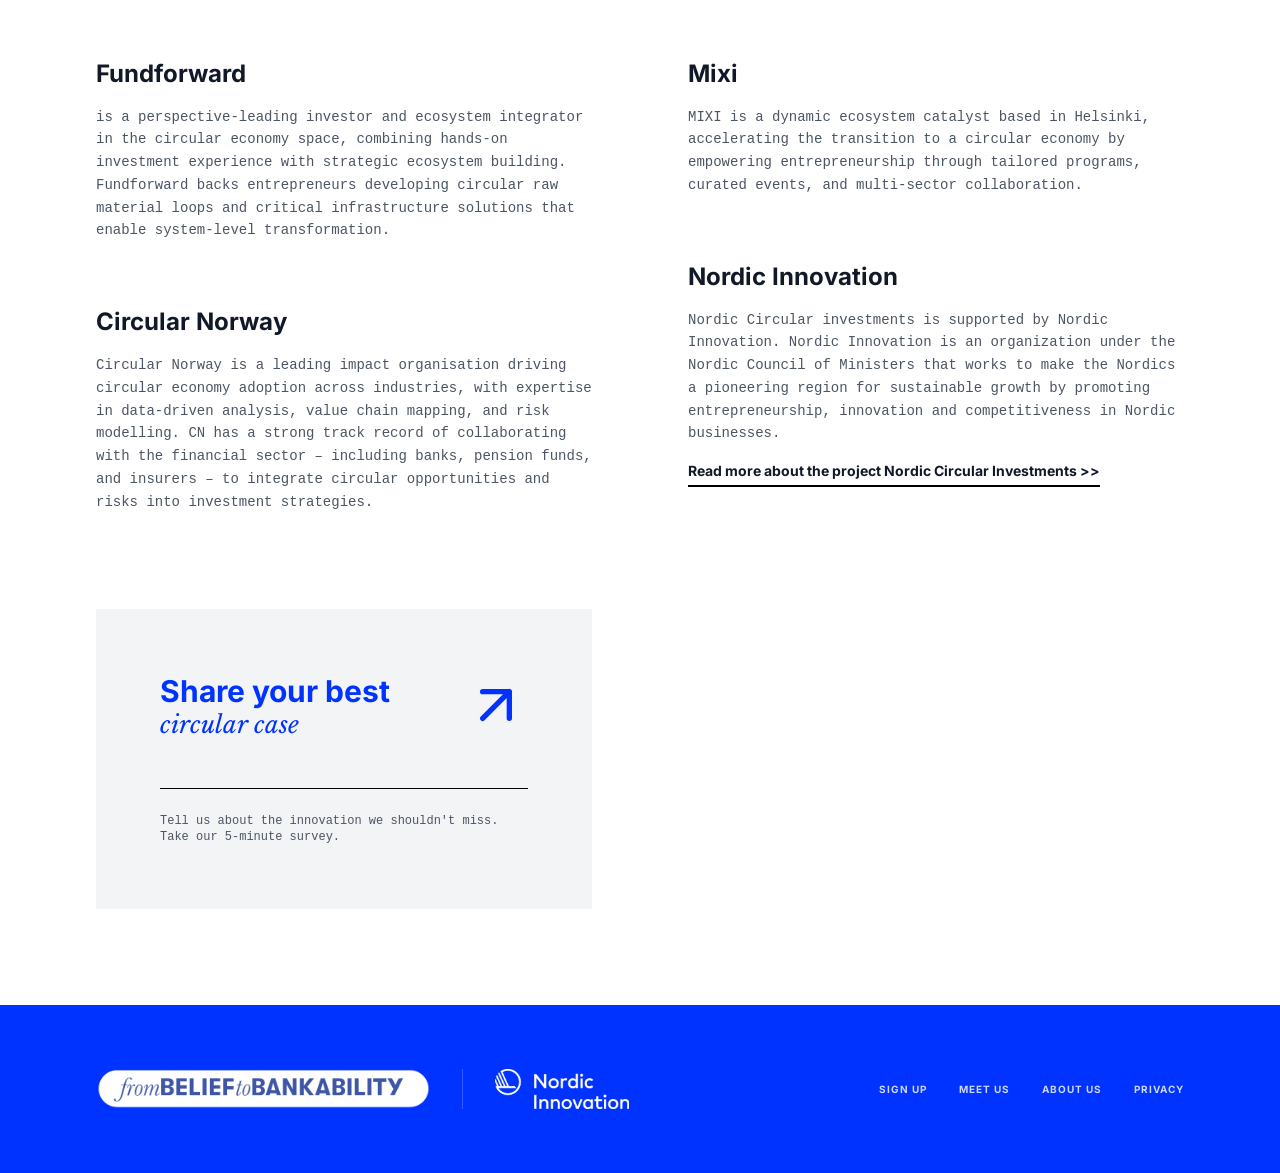
==== commit b295bf8d: "Add favicon and web app manifest for improved branding and mobile support" ====
--- a/index.html
+++ b/index.html
@@ -4,6 +4,11 @@
 <head>
     <meta charset="UTF-8">
     <meta name="viewport" content="width=device-width, initial-scale=1.0">
+    <link rel="icon" href="/favicon.svg" type="image/svg+xml">
+    <link rel="icon" href="/favicon.ico" sizes="32x32">
+    <link rel="apple-touch-icon" href="/apple-touch-icon.png">
+    <link rel="manifest" href="/site.webmanifest">
+    <meta name="theme-color" content="#0033FF">
     <title>Nordic Circular Investments | From Belief to Bankability</title>
     <link rel="stylesheet" href="tailwind.css">
     <link rel="stylesheet" href="site-header.css">
--- a/site-header.css
+++ b/site-header.css
@@ -32,10 +32,22 @@
 }
 
 .zoom-btn--floating {
+    transition: opacity 0.25s, transform 0.25s, background 0.2s;
+}
+
+.zoom-btn--floating.zoom-btn--away {
+    opacity: 0;
+    transform: translateY(12px);
+    pointer-events: none;
+}
+
+.zoom-btn--floating {
     position: fixed;
     right: 16px;
     bottom: 16px;
     z-index: 40;
+    max-width: calc(100vw - 2rem);
+    white-space: normal;
     font-size: 13px;
     letter-spacing: 0.02em;
     box-shadow: 0 6px 20px rgba(0, 0, 0, 0.3);
@@ -49,6 +61,10 @@
 }
 
 .zoom-btn--large {
+    max-width: calc(100vw - 3rem);
+    white-space: normal;
+    text-align: center;
+    justify-content: center;
     font-size: 1rem;
     padding: 0.8rem 1.6rem;
     letter-spacing: 0.04em;
@@ -70,4 +86,15 @@
         top: 16px;
         z-index: 60;
     }
-}+}
+html, body {
+    overflow-x: clip;
+    max-width: 100%;
+}
+#site-mobile-menu.translate-x-full {
+    visibility: hidden;
+}
+#site-mobile-menu {
+    transition: transform 0.3s, visibility 0s;
+}
+
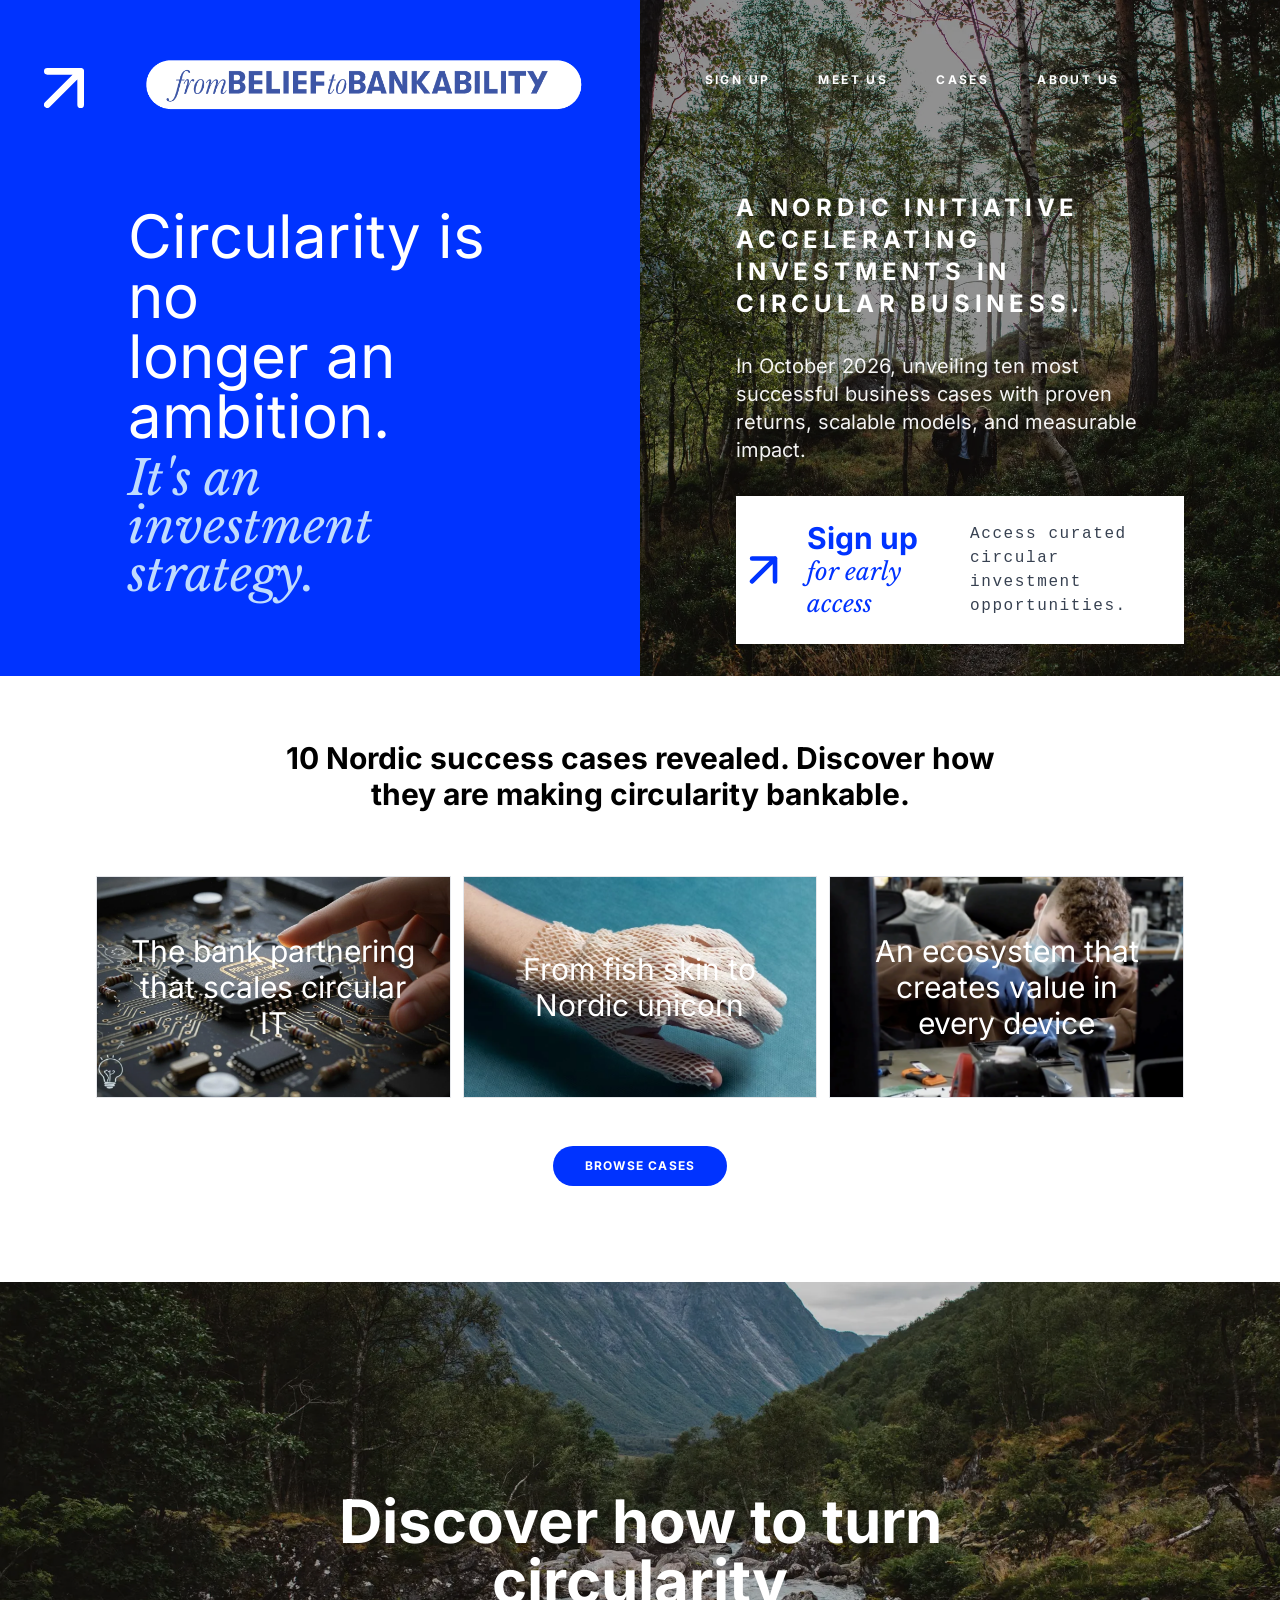
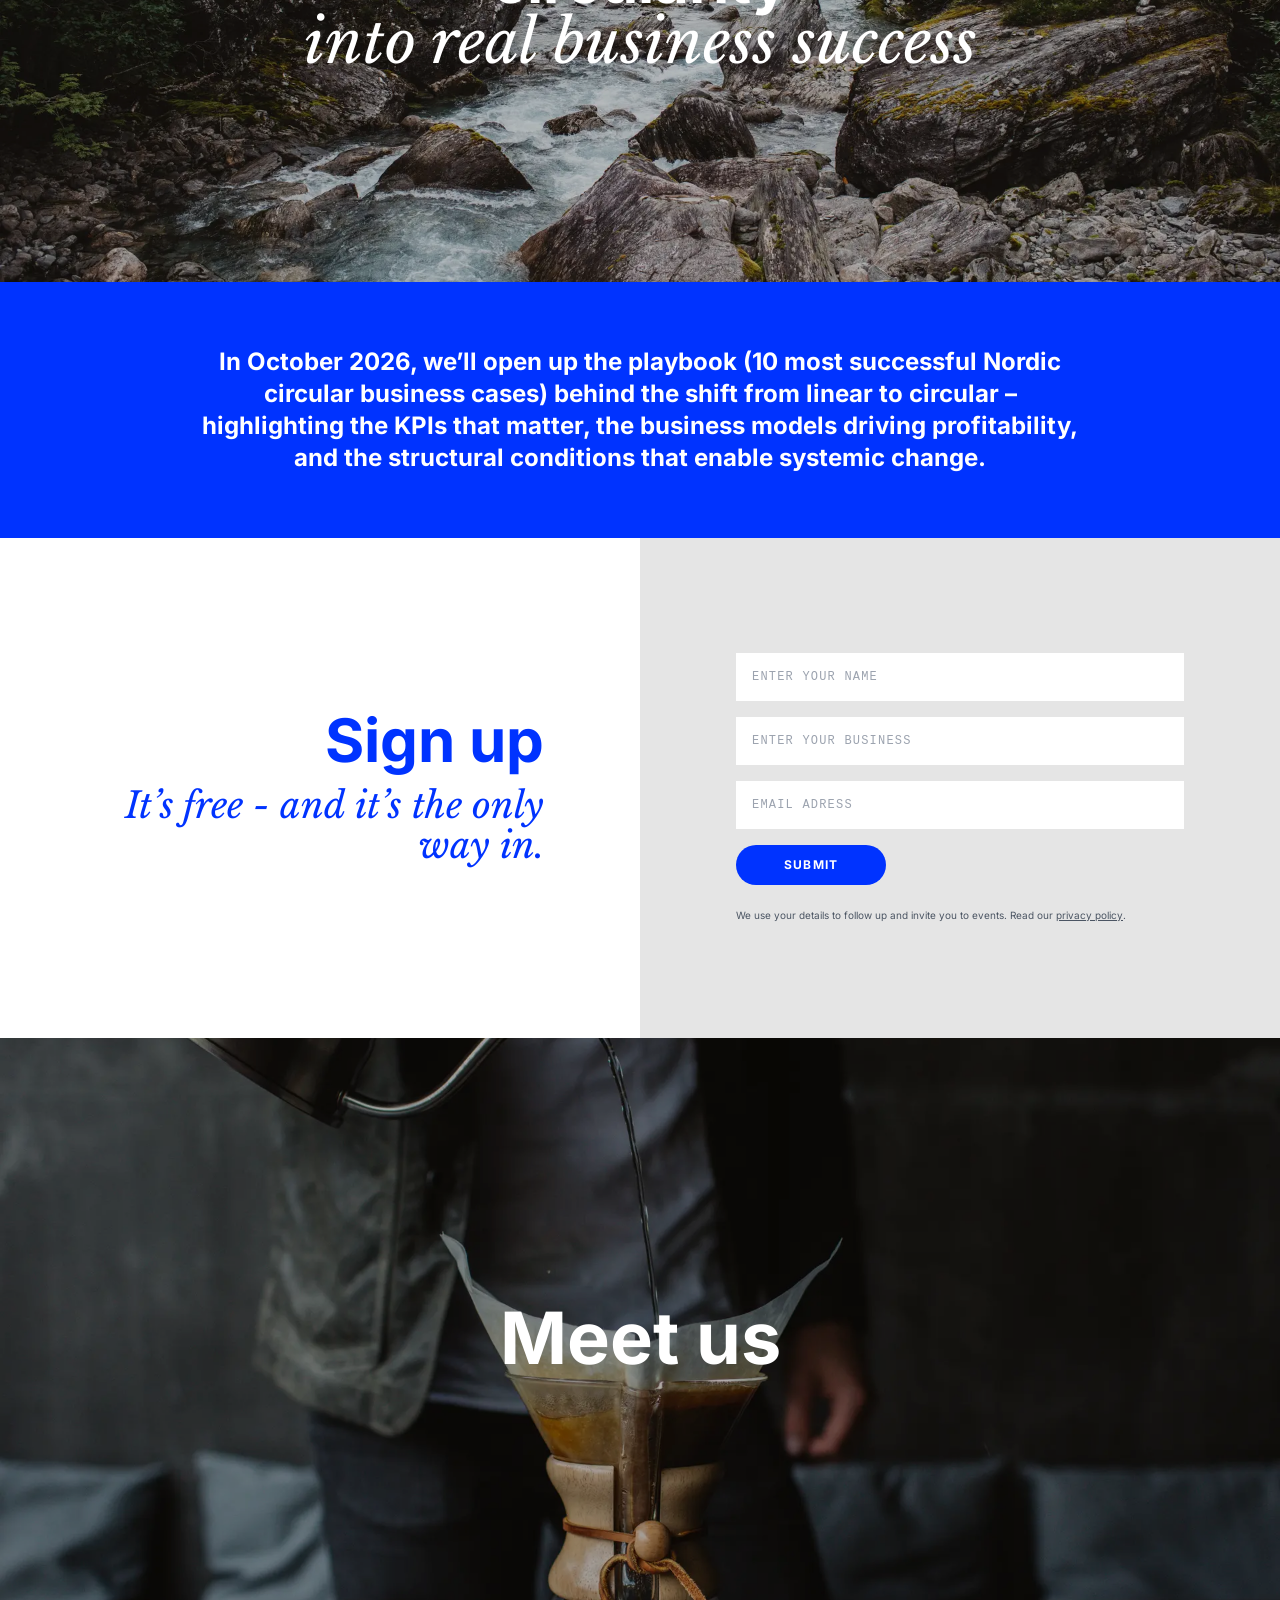
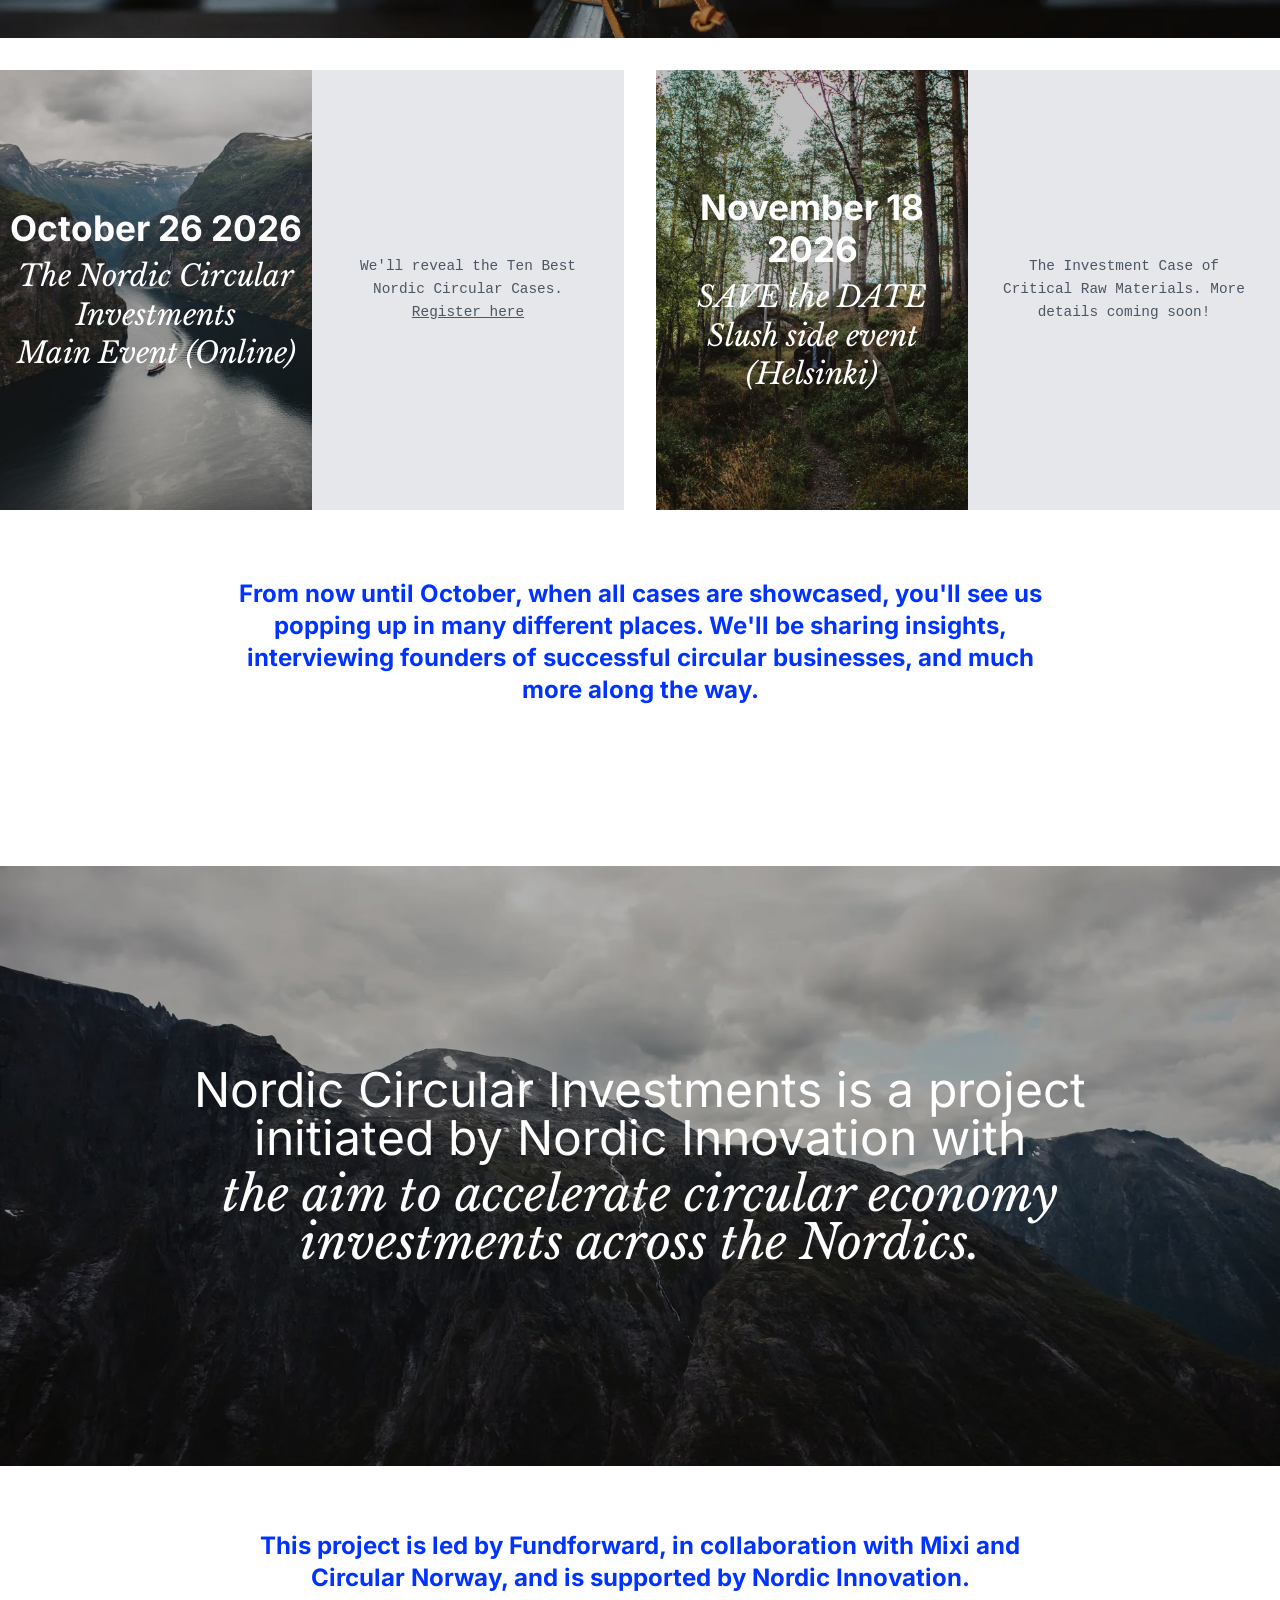
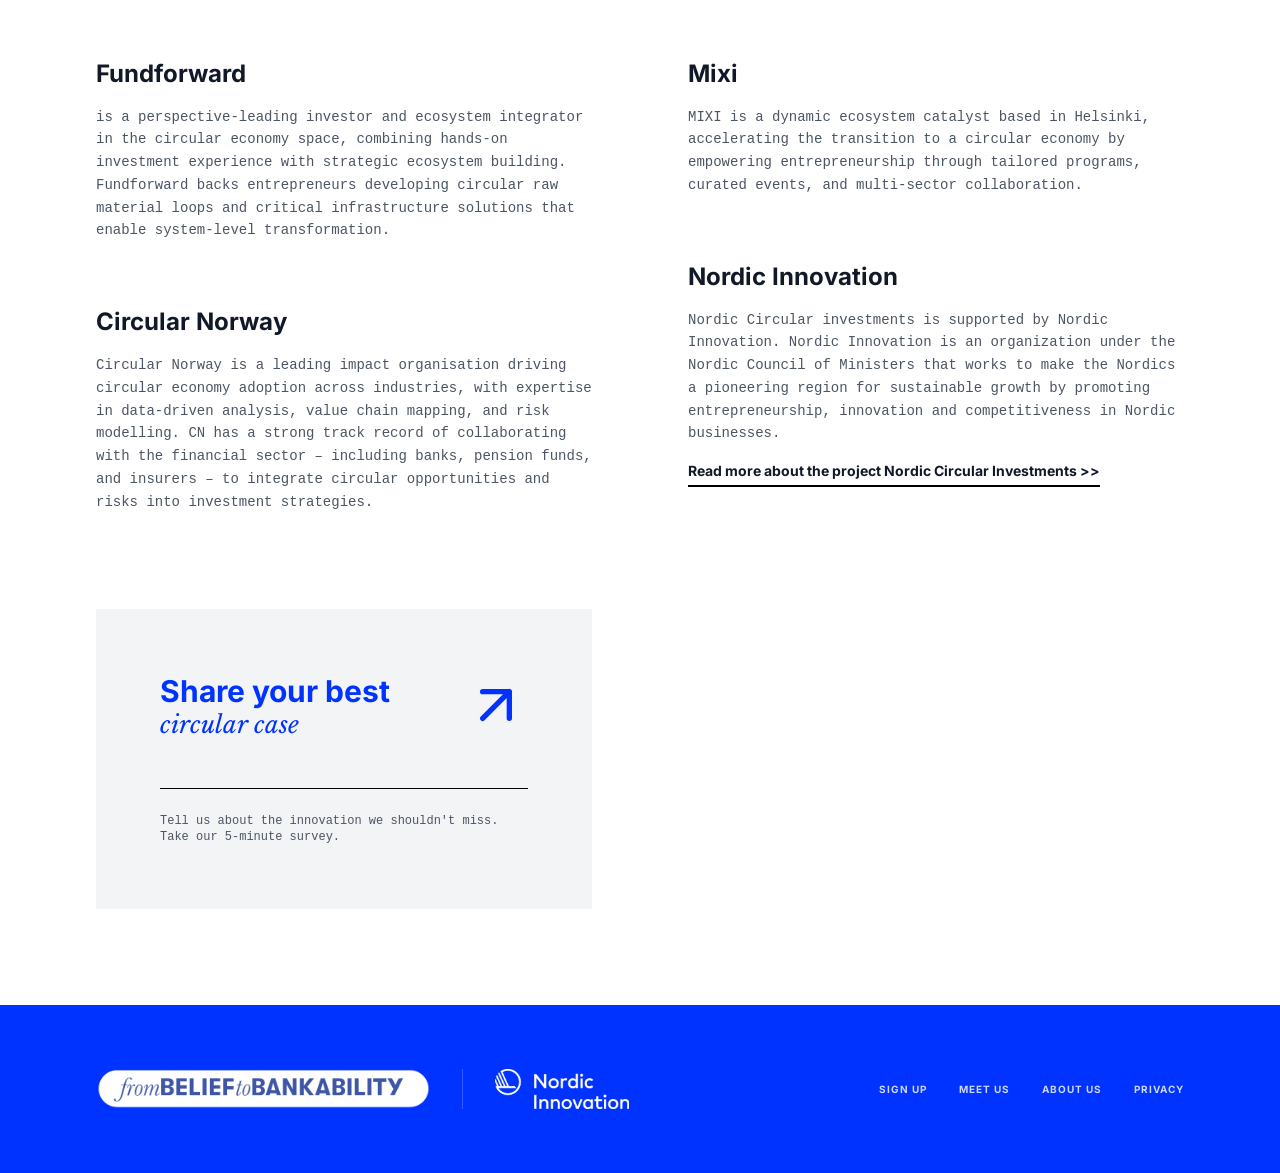
==== commit 0c2fb31a: "Update header text in signup section for clarity and engagement" ====
--- a/index.html
+++ b/index.html
@@ -130,9 +130,7 @@
     </section>
     <div class="bg-white text-black py-16 px-8 text-center">
         <h2 class="text-xl md:text-3xl font-bold max-w-3xl mx-auto">
-            <a href="https://forms.gle/KfatNeMWyciwayye8" class="underline">Get early access</a>
-            and discover how 10 companies are making circularity bankable.
-            <!--<a href="#signup" class="underline">Get early access</a> and discover how 10 companies are making-->
+            10 Nordic success cases revealed. Discover how they are making circularity bankable.
         </h2>
     </div>
     
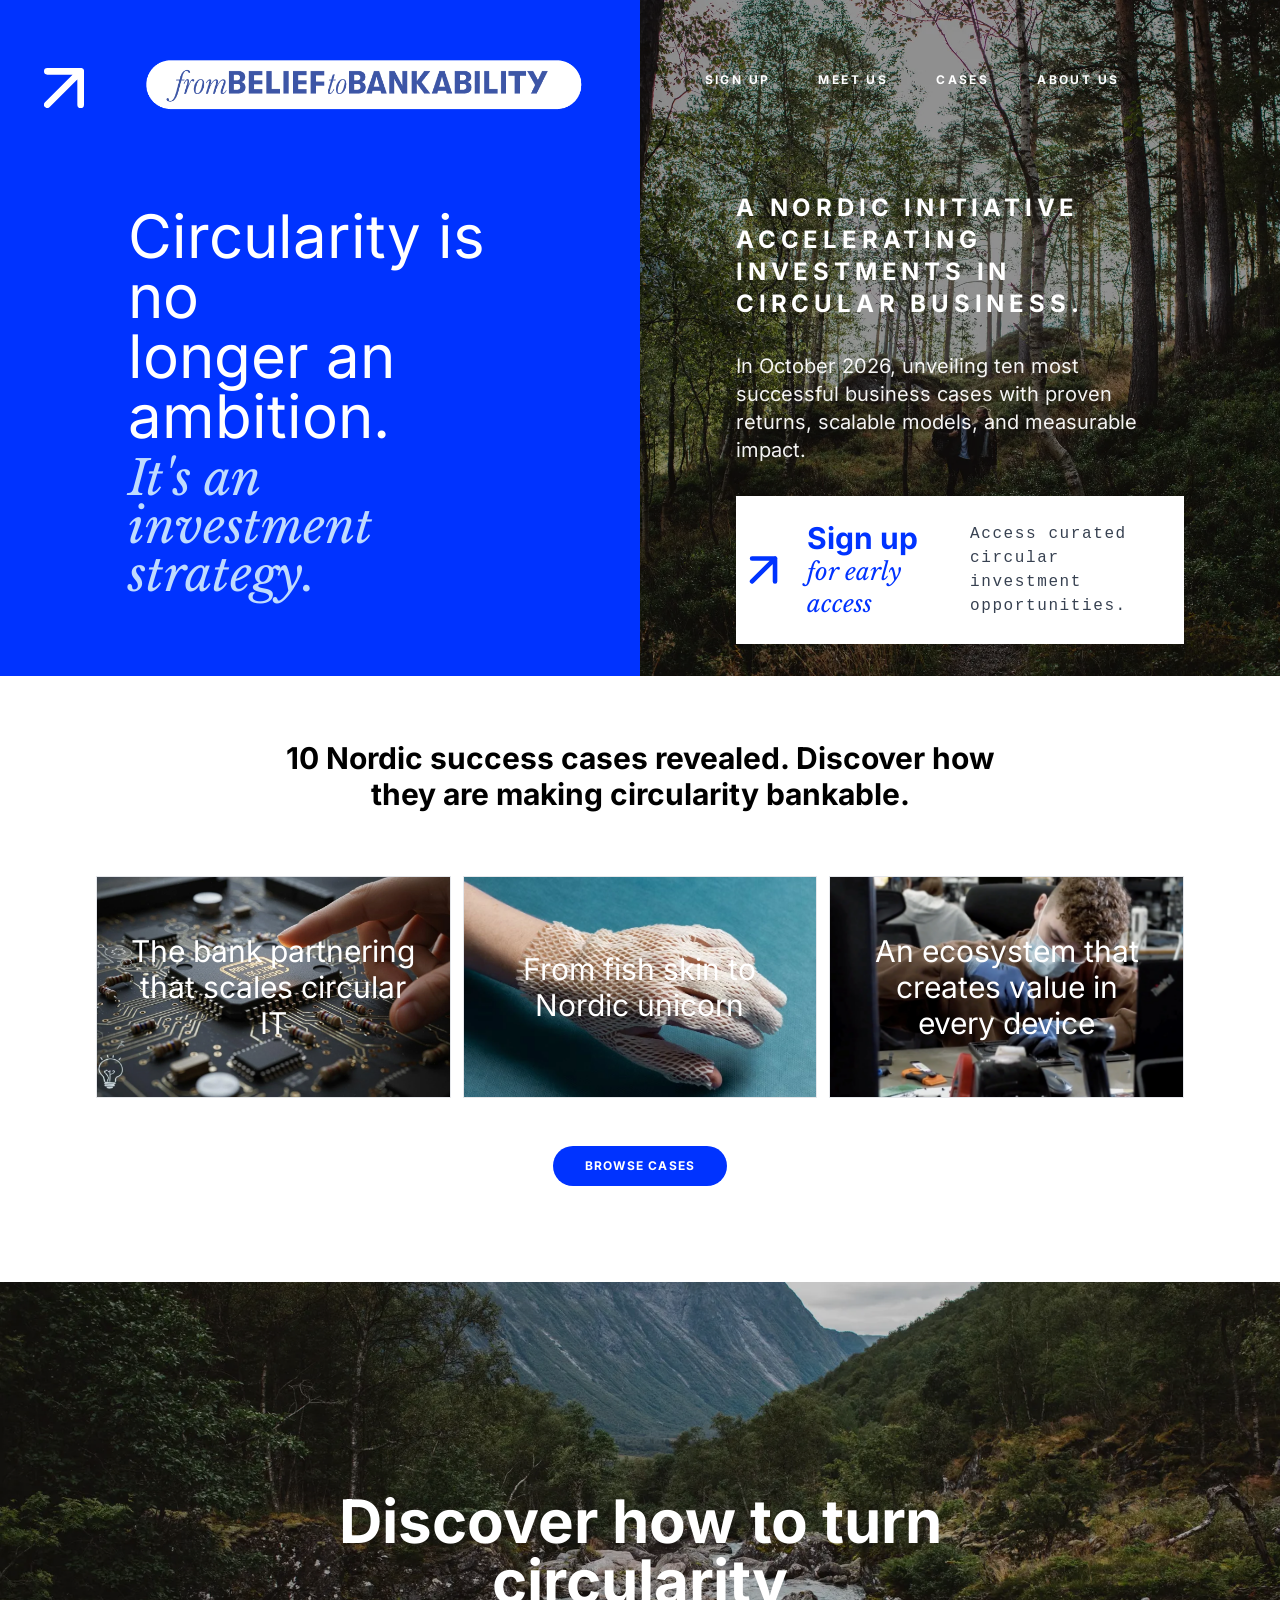
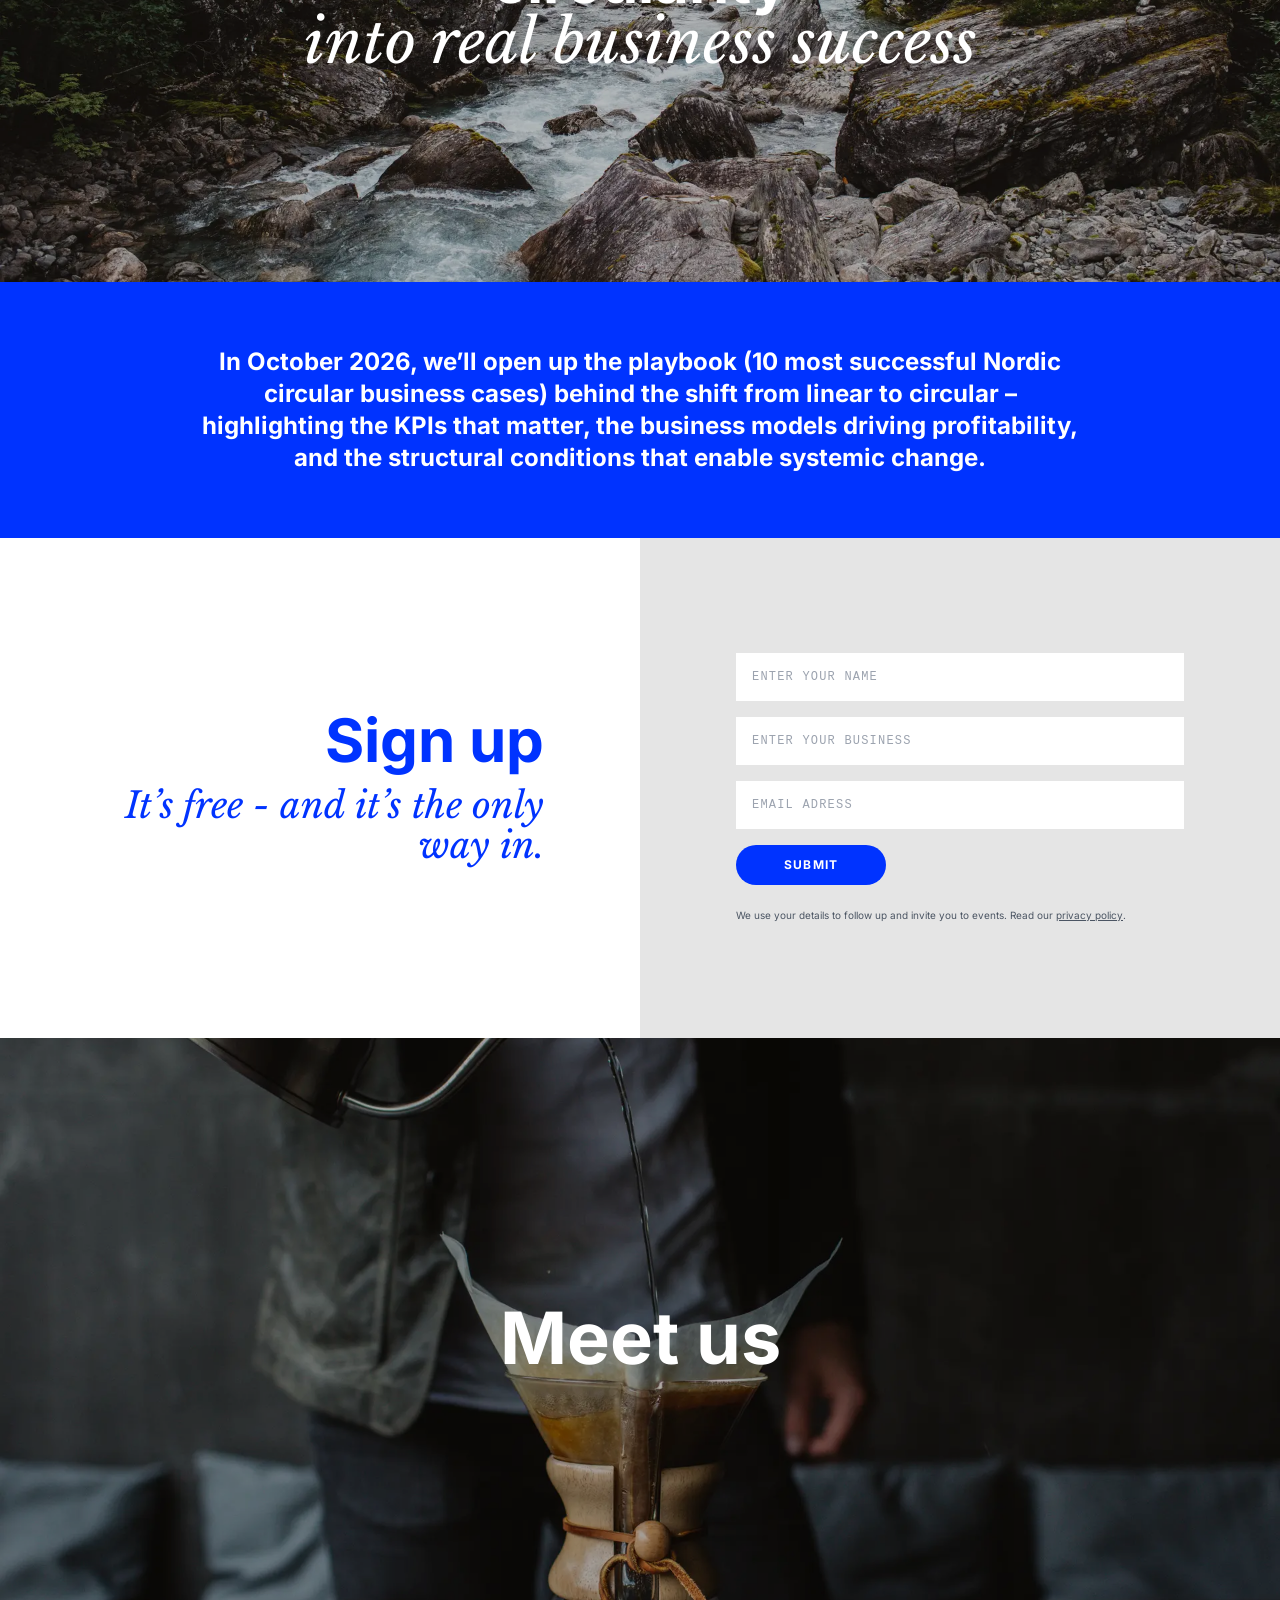
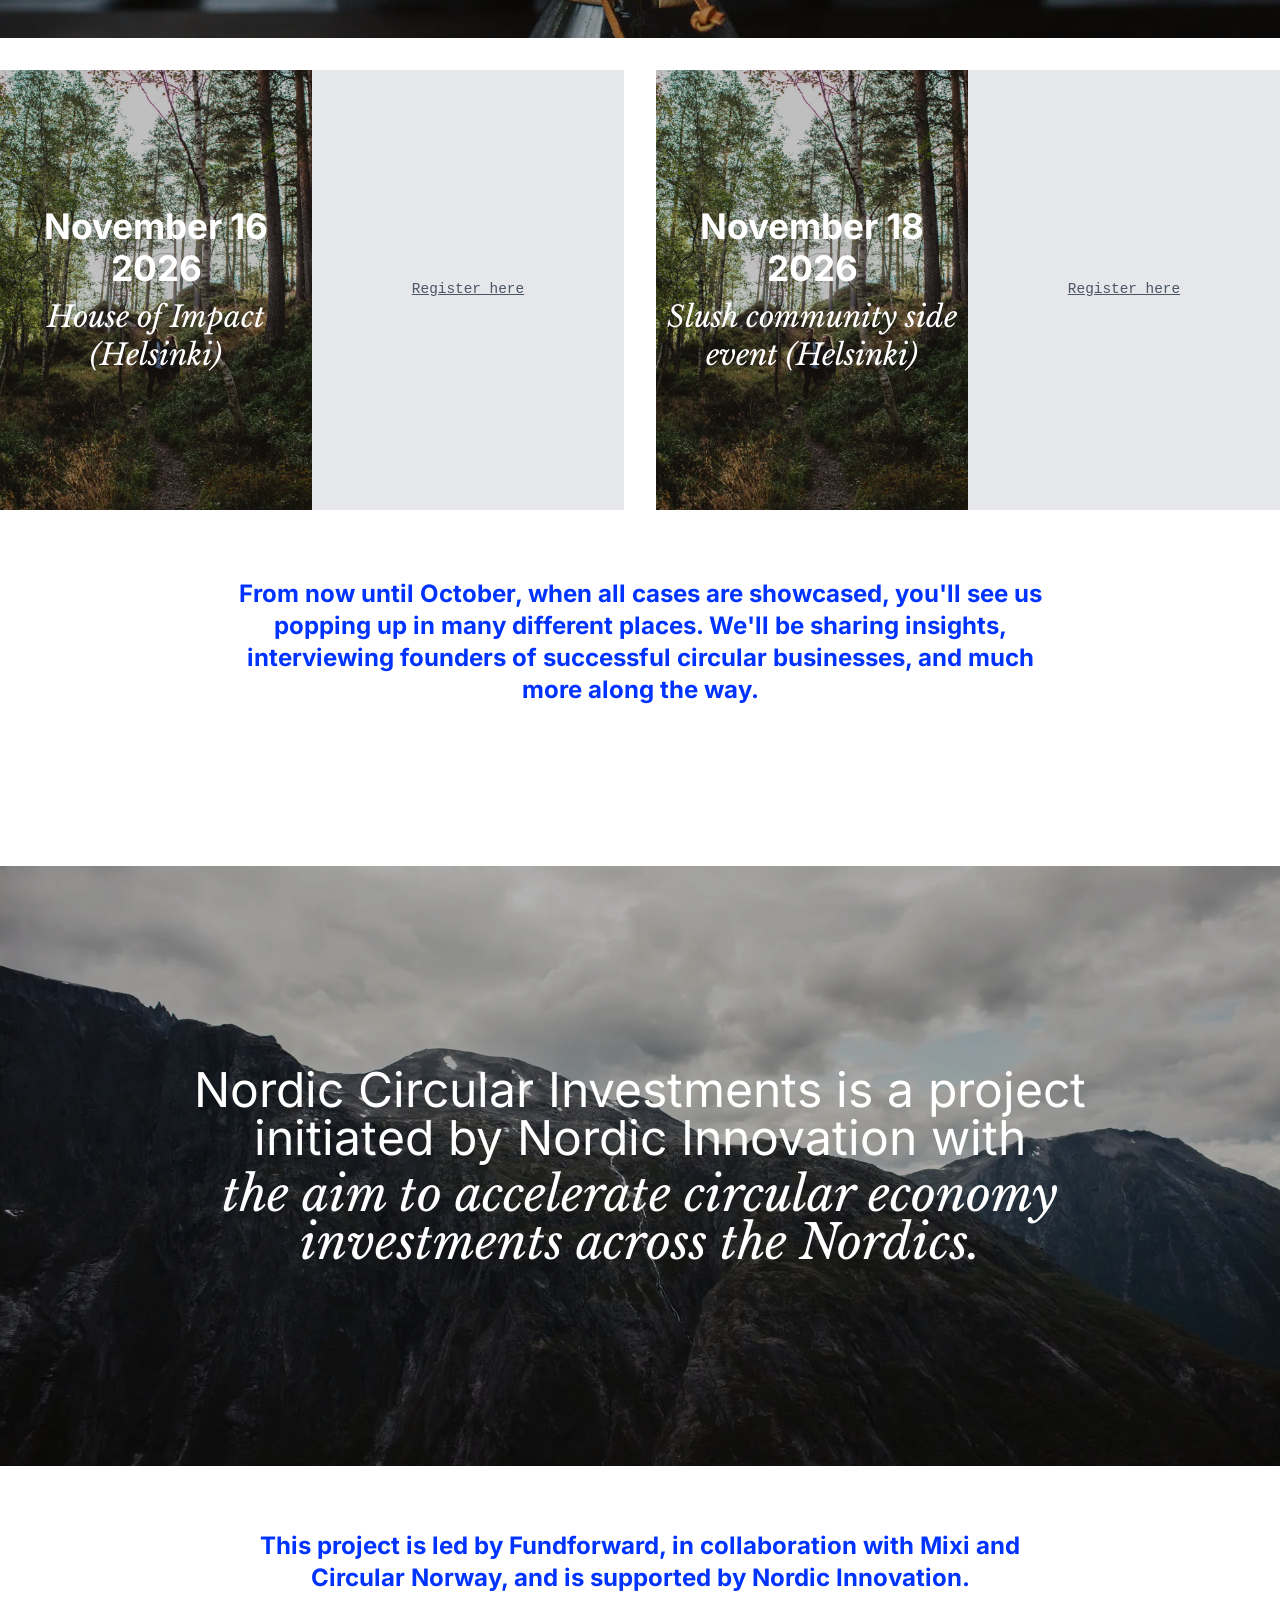
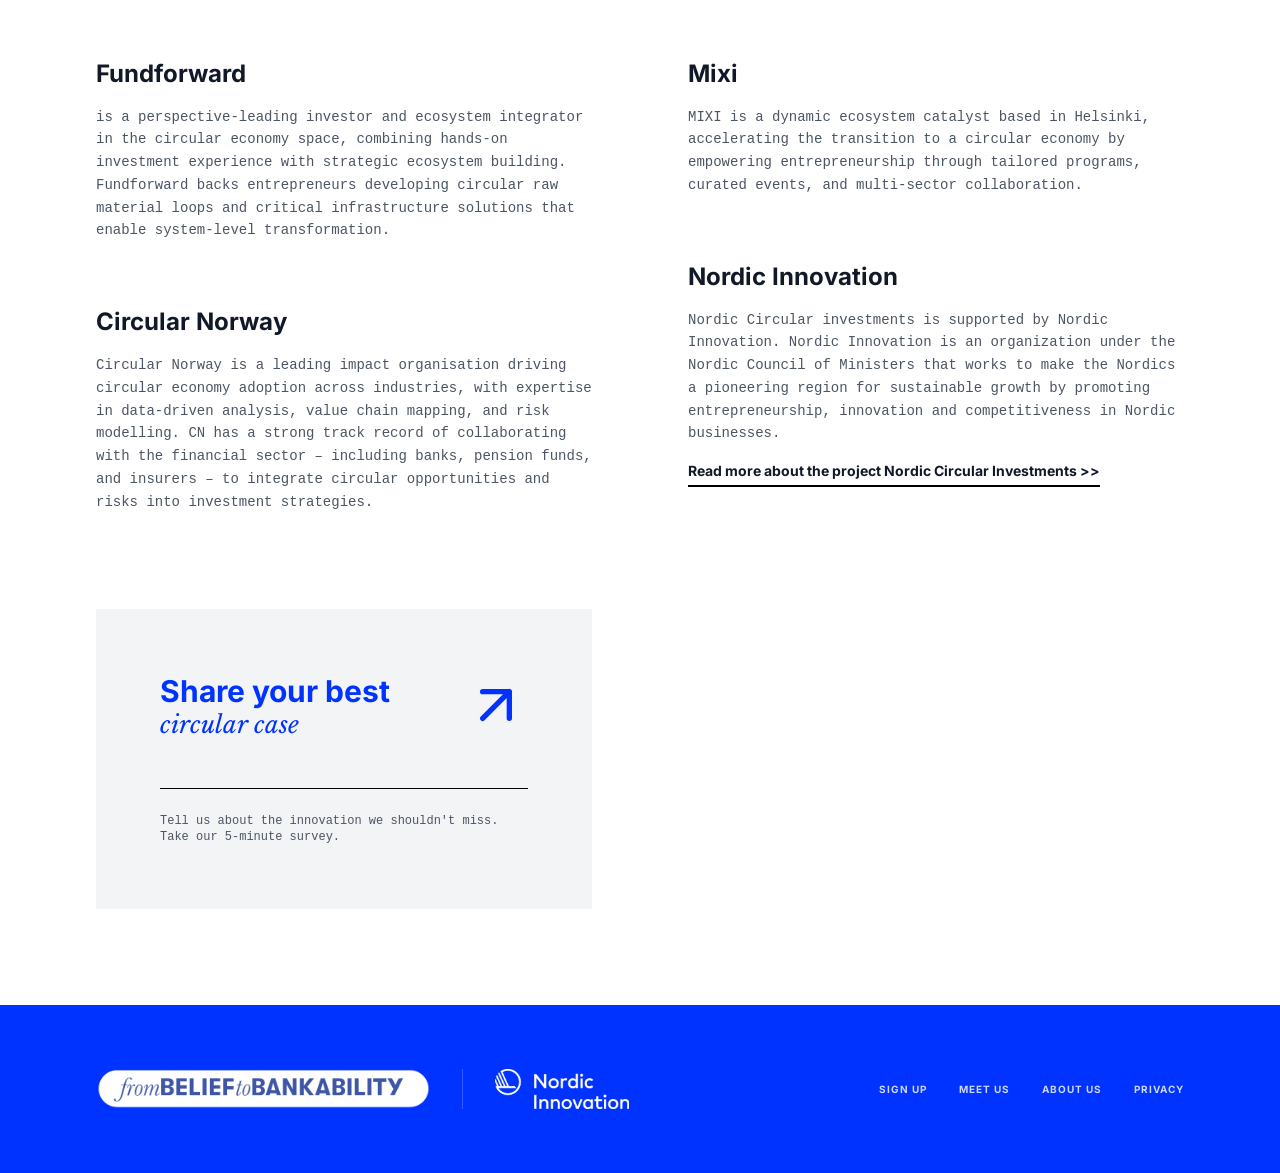
==== commit 252bdef6: "New events" ====
--- a/index.html
+++ b/index.html
@@ -386,6 +386,7 @@
                 </div>
             </article> -->
 
+            <!--
             <article class="event-item">
                 <div class="event-card grid grid-cols-1 md:grid-cols-2">
                     <div
@@ -401,27 +402,56 @@
                     <div
                         class="event-copy bg-gray-200 flex flex-col justify-center items-center text-center space-y-8 md:mb-1">
                         <p class="text-gray-600 font-mono">
-                            We'll reveal the Ten Best Nordic Circular Cases. <br/><a href="https://forms.gle/VekkdX3bwyaaVNaZA" class="underline" target="_blank">Register here</a>
+                            We'll reveal the Ten Best Nordic Circular Cases. <br/>
+                            <a href="https://forms.gle/VekkdX3bwyaaVNaZA" class="underline" target="_blank">Register here</a>
                         </p>
                     </div>
                 </div>
             </article>
+            -->
 
             <article class="event-item">
                 <div class="event-card grid grid-cols-1 md:grid-cols-2">
                     <div
                         class="event-image relative h-[300px] md:h-[440px] flex flex-col justify-center items-center text-white md:mb-1">
                         <img src="images/DTS_NORDIC_by Gregory Woodman_004.webp"
-                            class="absolute inset-0 w-full h-full object-cover" alt="Stockholm Event">
+                            class="absolute inset-0 w-full h-full object-cover" alt="House of Impact (Helsinki)">
+                        <div class="absolute inset-0 bg-black/20"></div>
+                        <div class="relative z-10 text-center">
+                            <p class="text-4xl md:text-5xl font-bold mb-2">November 16 2026</p>
+                            <p class="text-3xl md:text-4xl serif-italic italic">
+                                House of Impact (Helsinki)
+                            </p>
+                        </div>
+                    </div>
+                    <div
+                        class="event-copy bg-gray-200 flex flex-col justify-center items-center text-center space-y-8 md:mb-1">
+                        <p class="text-gray-600 font-mono">
+                            <a href="https://www.hoi.house/" class="underline" target="_blank">Register here</a>
+                        </p>
+                    </div>
+                </div>
+            </article>
+
+            <article class="event-item">
+                <div class="event-card grid grid-cols-1 md:grid-cols-2">
+                    <div
+                        class="event-image relative h-[300px] md:h-[440px] flex flex-col justify-center items-center text-white md:mb-1">
+                        <img src="images/DTS_NORDIC_by Gregory Woodman_004.webp"
+                            class="absolute inset-0 w-full h-full object-cover" alt="House of Impact (Helsinki)">
                         <div class="absolute inset-0 bg-black/20"></div>
                         <div class="relative z-10 text-center">
                             <p class="text-4xl md:text-5xl font-bold mb-2">November 18 2026</p>
-                            <p class="text-3xl md:text-4xl serif-italic italic">SAVE the DATE<br/>Slush side event (Helsinki)</p>
+                            <p class="text-3xl md:text-4xl serif-italic italic">
+                                Slush community side event (Helsinki)
+                            </p>
                         </div>
                     </div>
                     <div
                         class="event-copy bg-gray-200 flex flex-col justify-center items-center text-center space-y-8 md:mb-1">
-                        <p class="text-gray-600 font-mono">The Investment Case of Critical Raw Materials. More details coming soon!</p>
+                        <p class="text-gray-600 font-mono">
+                            <a href="https://luma.com/w9rzqtnr" class="underline" target="_blank">Register here</a>
+                        </p>
                     </div>
                 </div>
             </article>
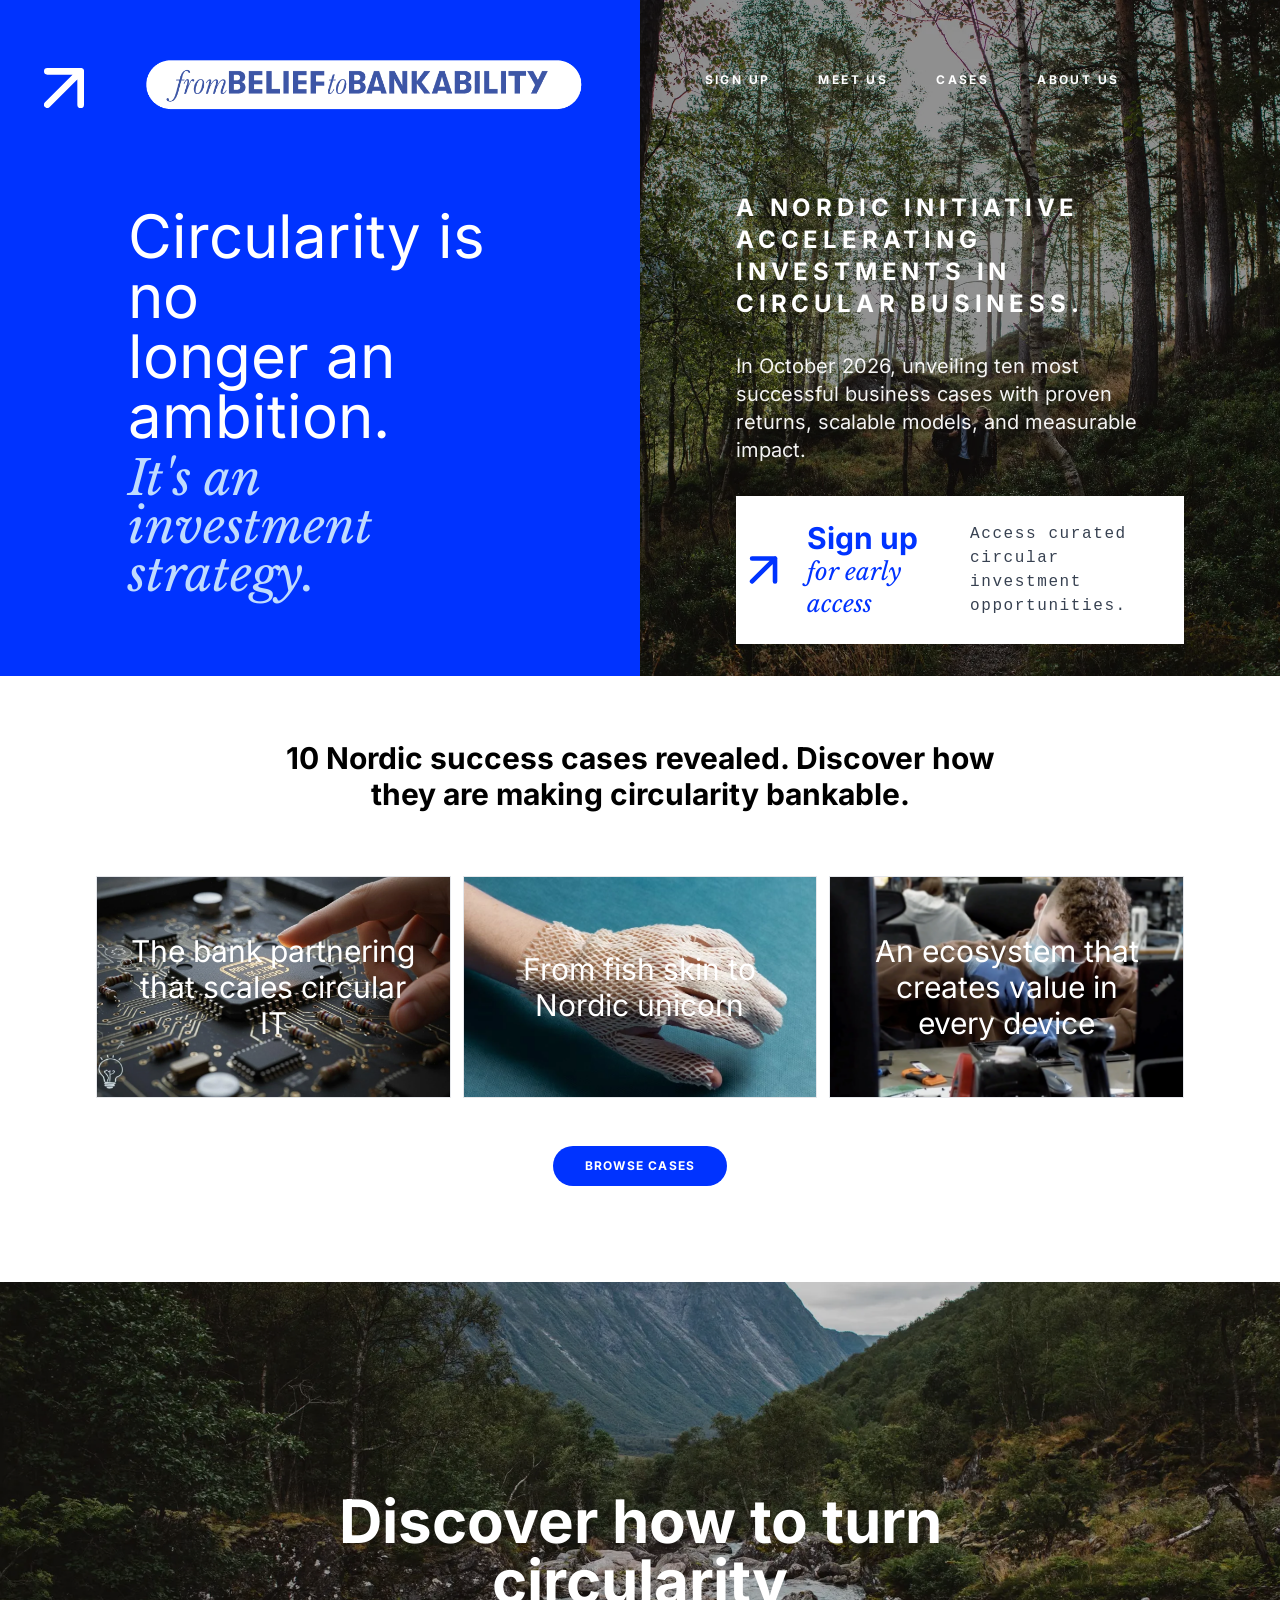
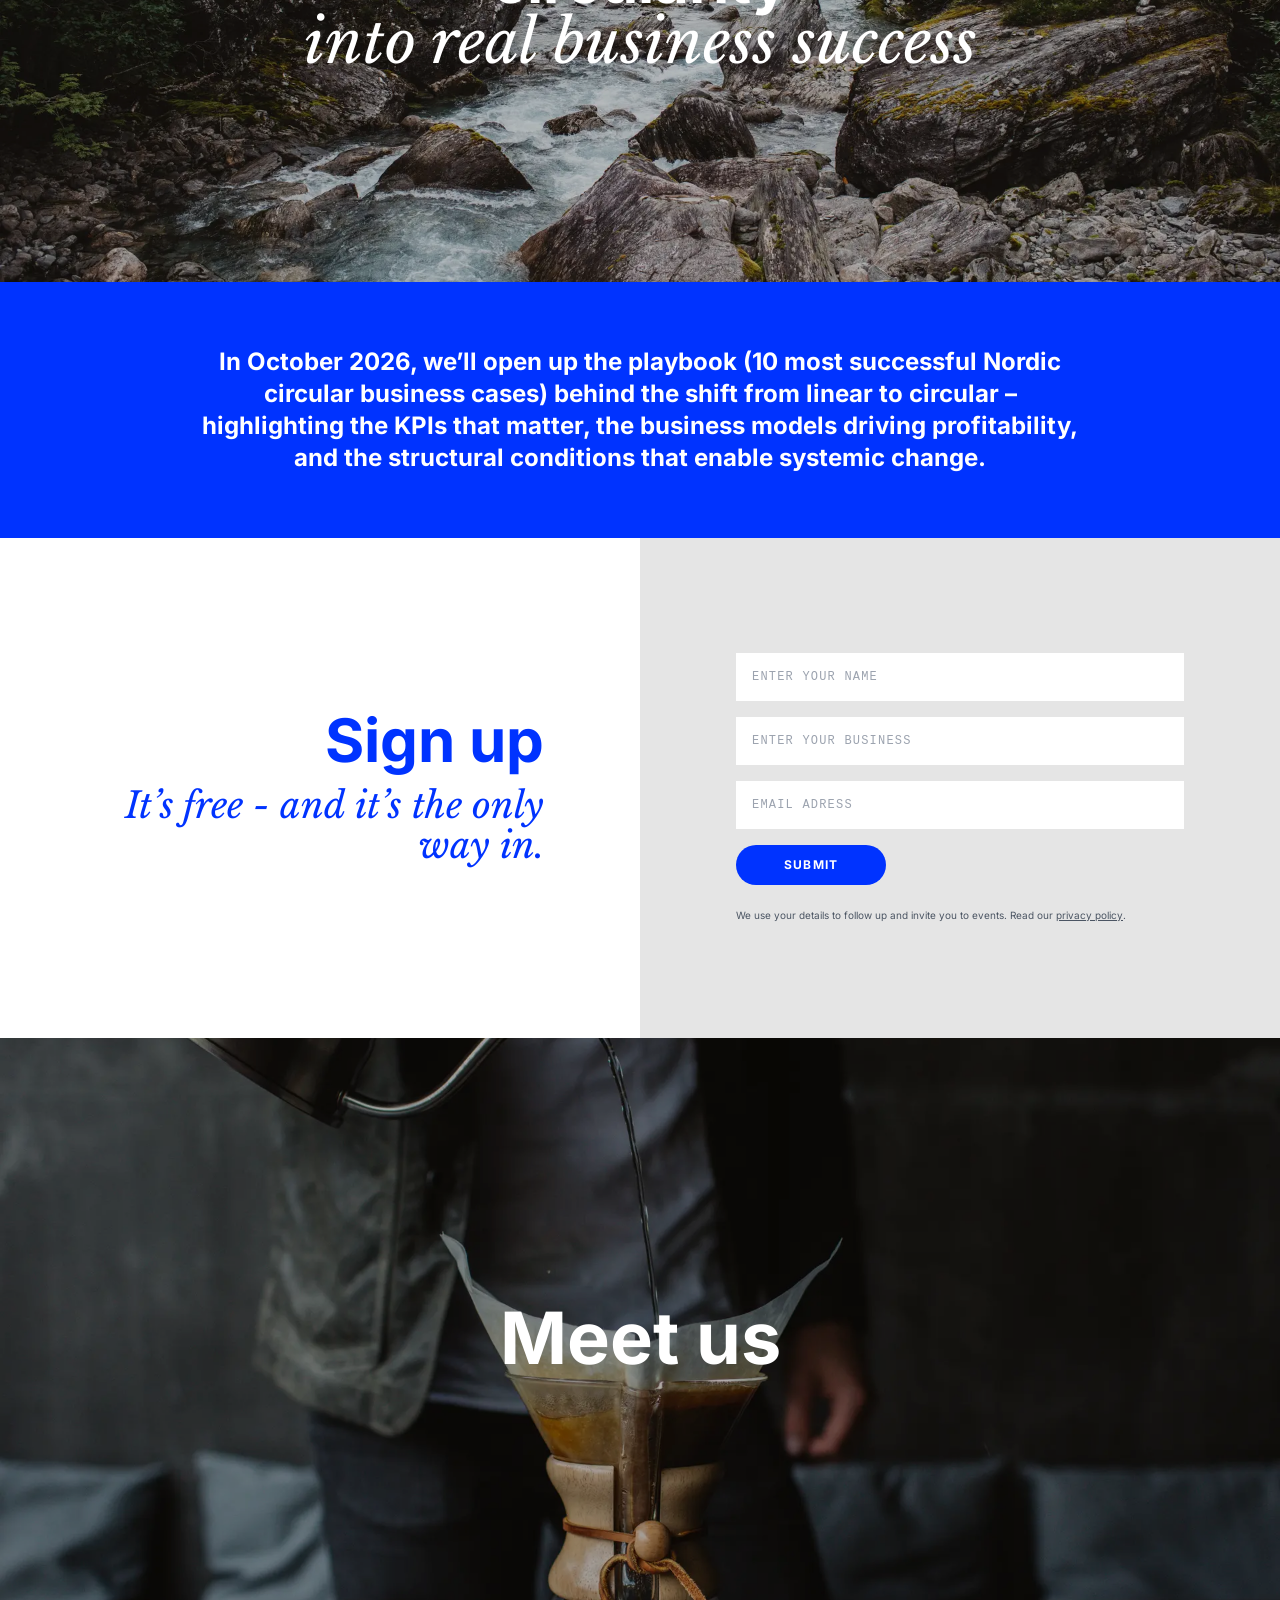
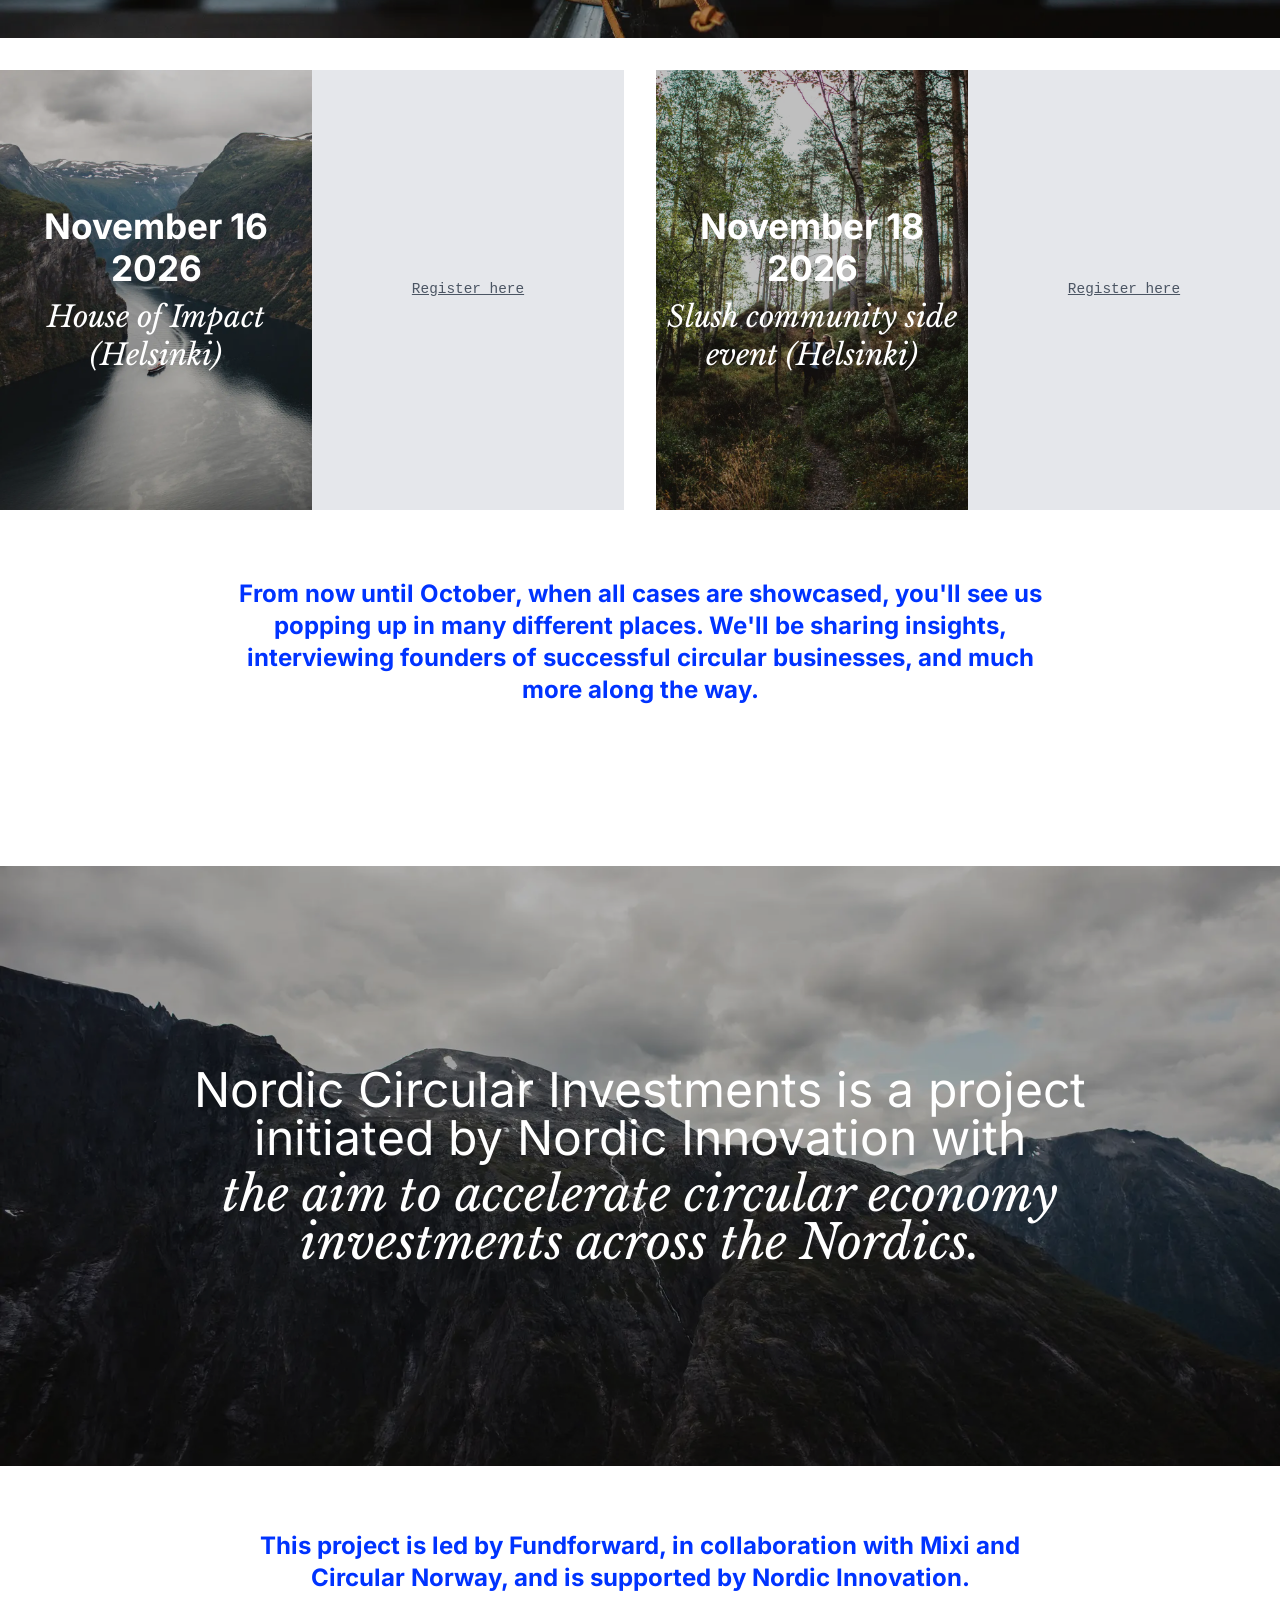
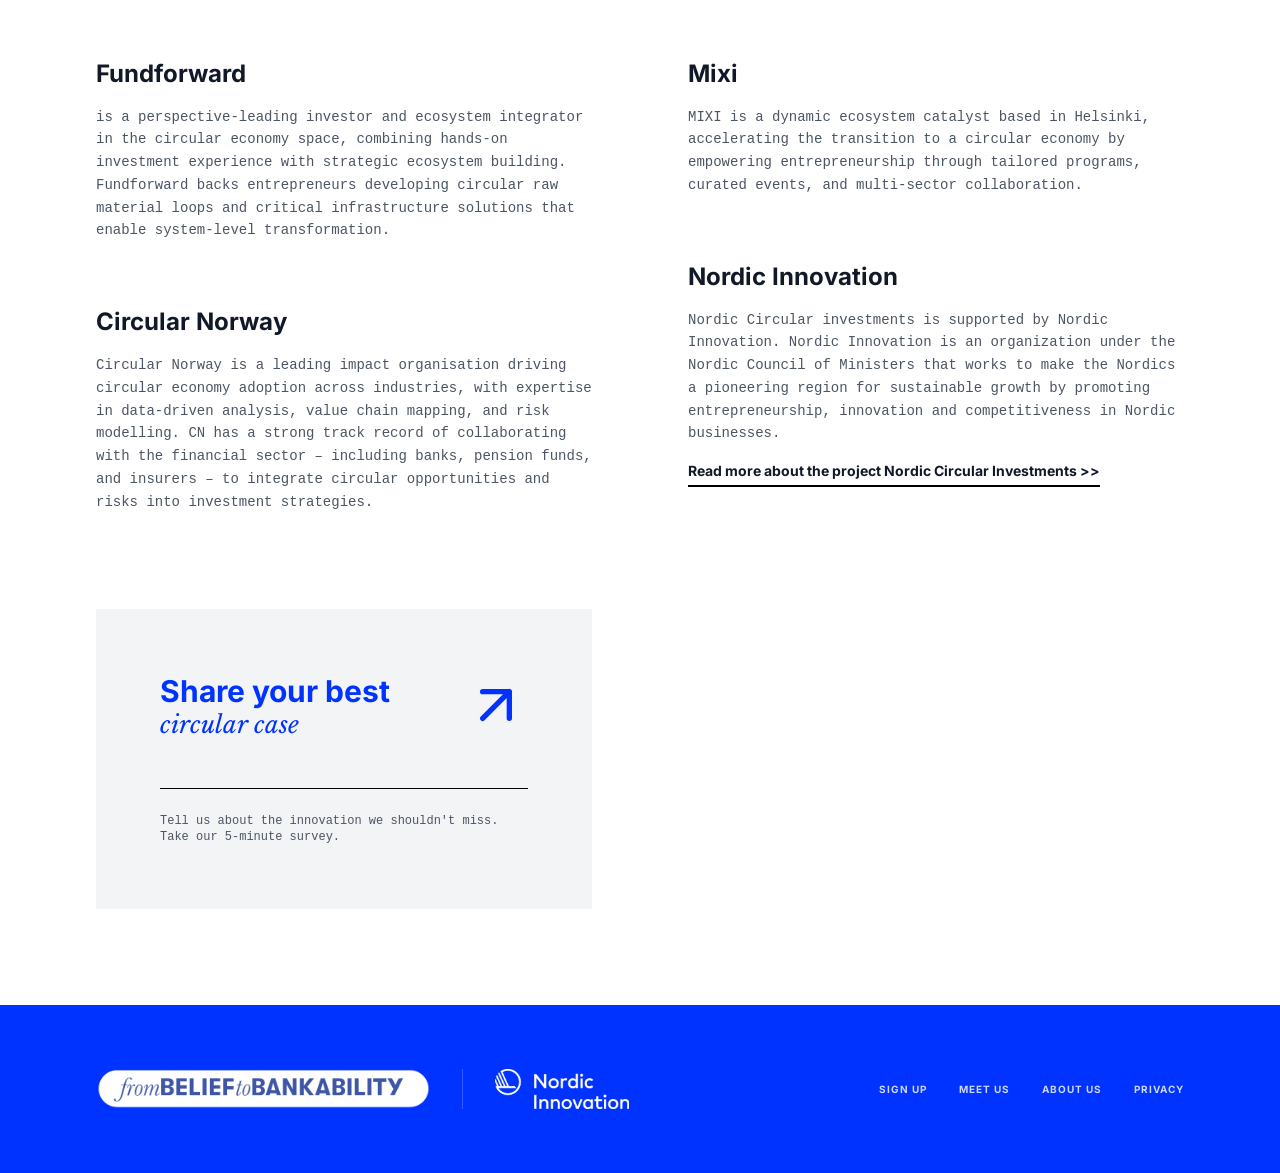
==== commit d0fa3fe4: "Update index.html" ====
--- a/index.html
+++ b/index.html
@@ -414,7 +414,7 @@
                 <div class="event-card grid grid-cols-1 md:grid-cols-2">
                     <div
                         class="event-image relative h-[300px] md:h-[440px] flex flex-col justify-center items-center text-white md:mb-1">
-                        <img src="images/DTS_NORDIC_by Gregory Woodman_004.webp"
+                        <img src="images/DTS_NORDIC_by Gregory Woodman_0014.webp"
                             class="absolute inset-0 w-full h-full object-cover" alt="House of Impact (Helsinki)">
                         <div class="absolute inset-0 bg-black/20"></div>
                         <div class="relative z-10 text-center">
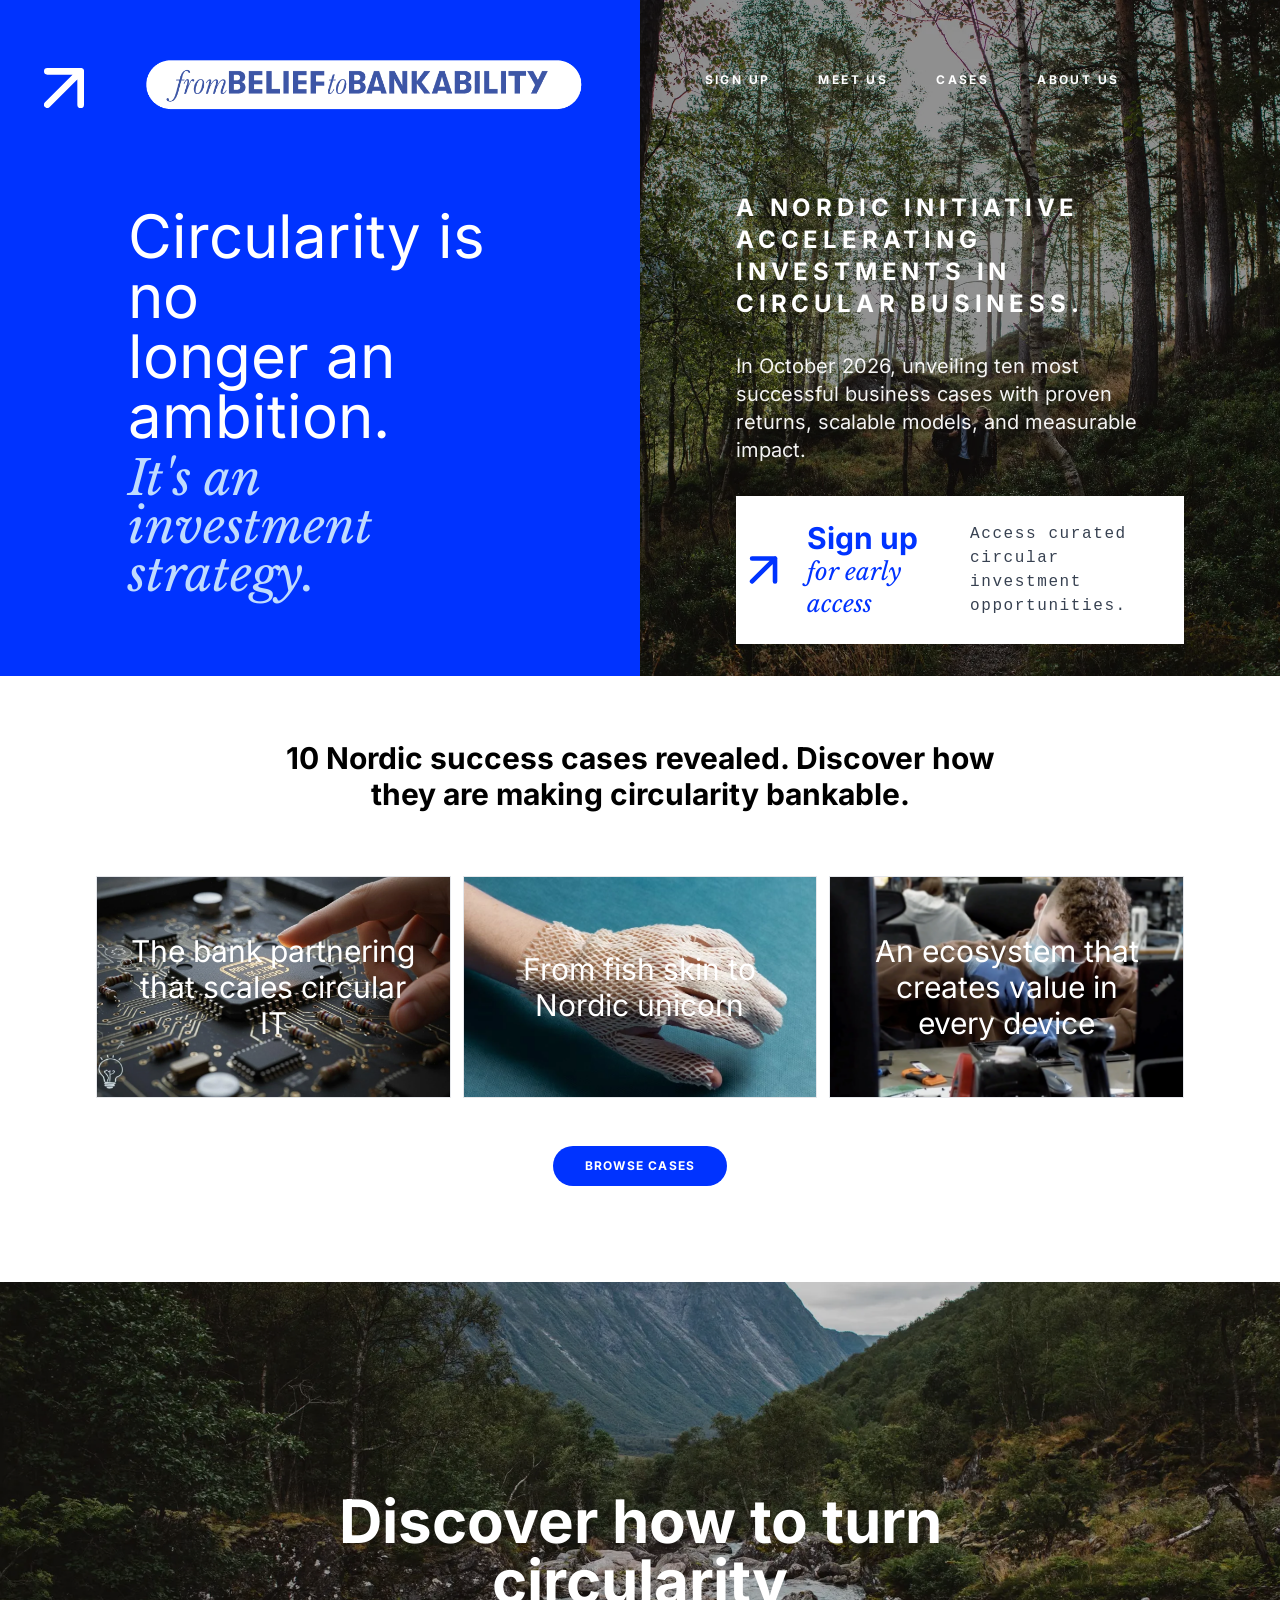
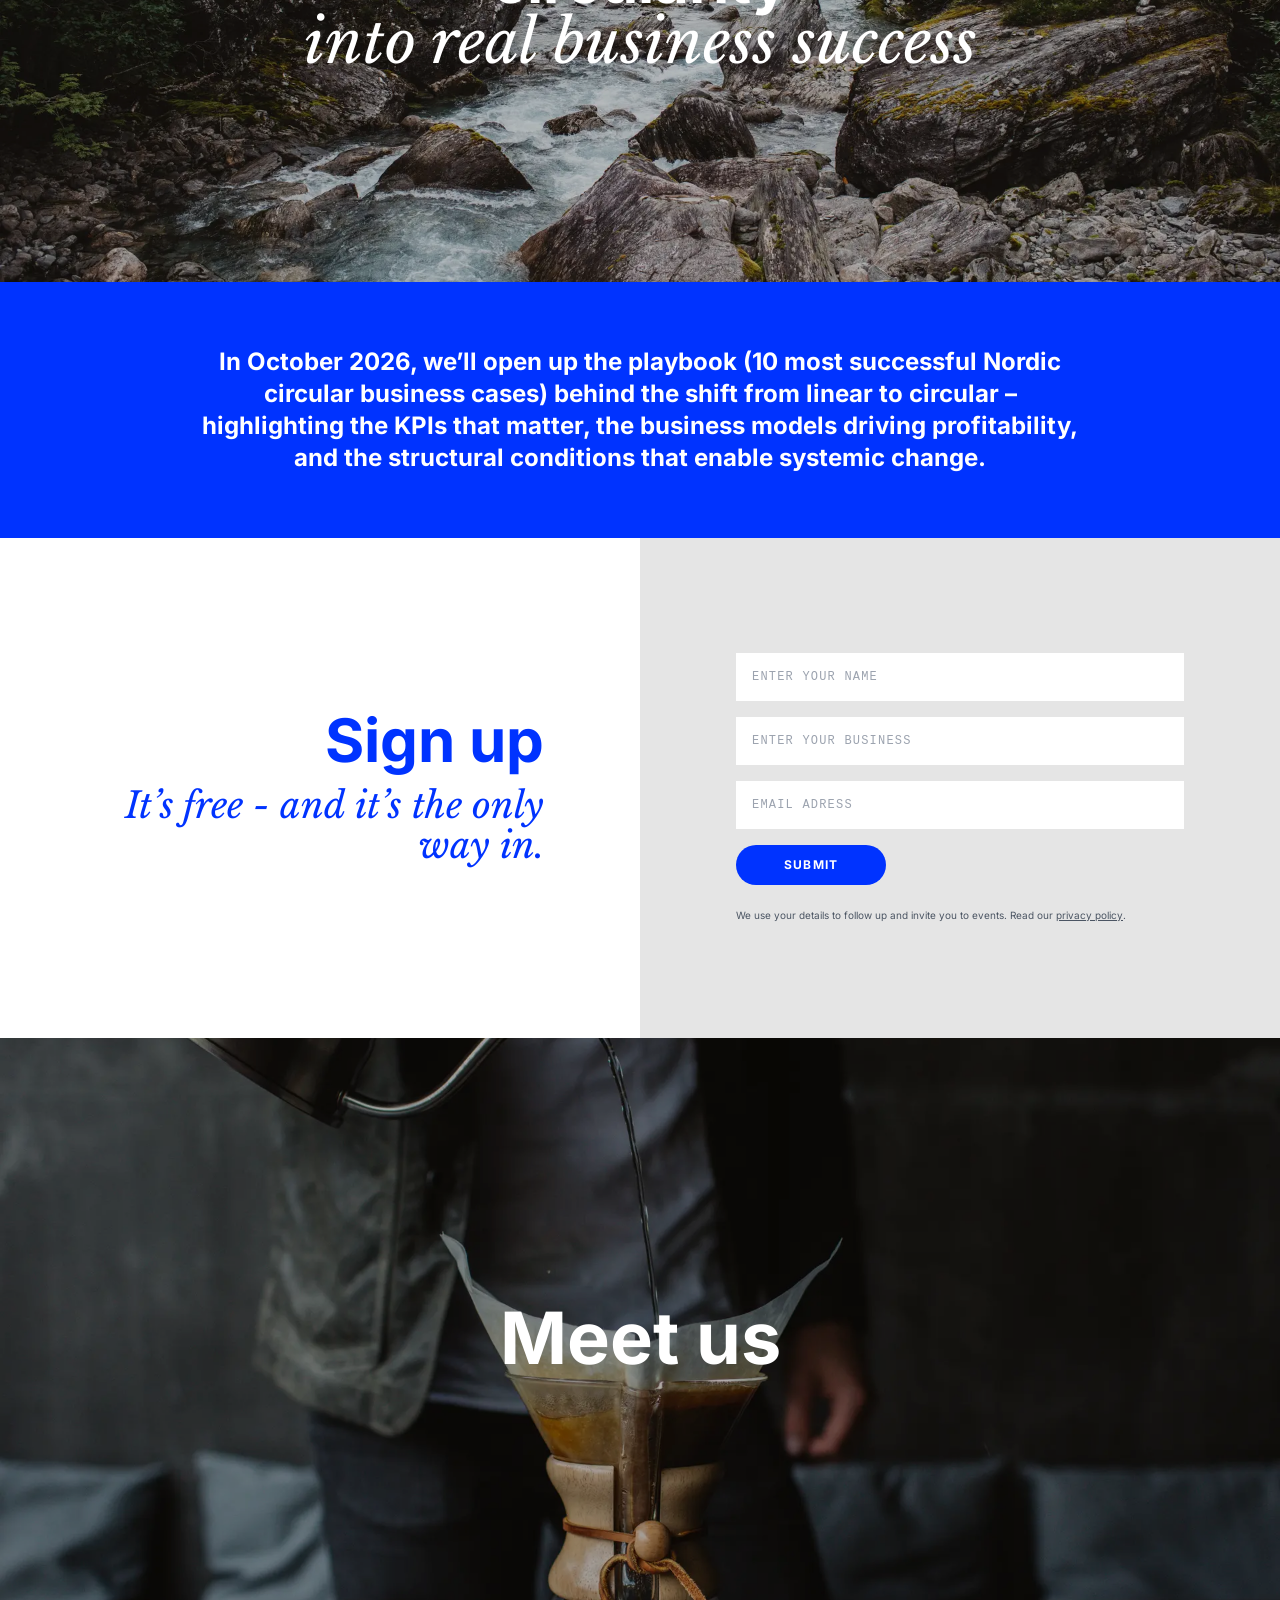
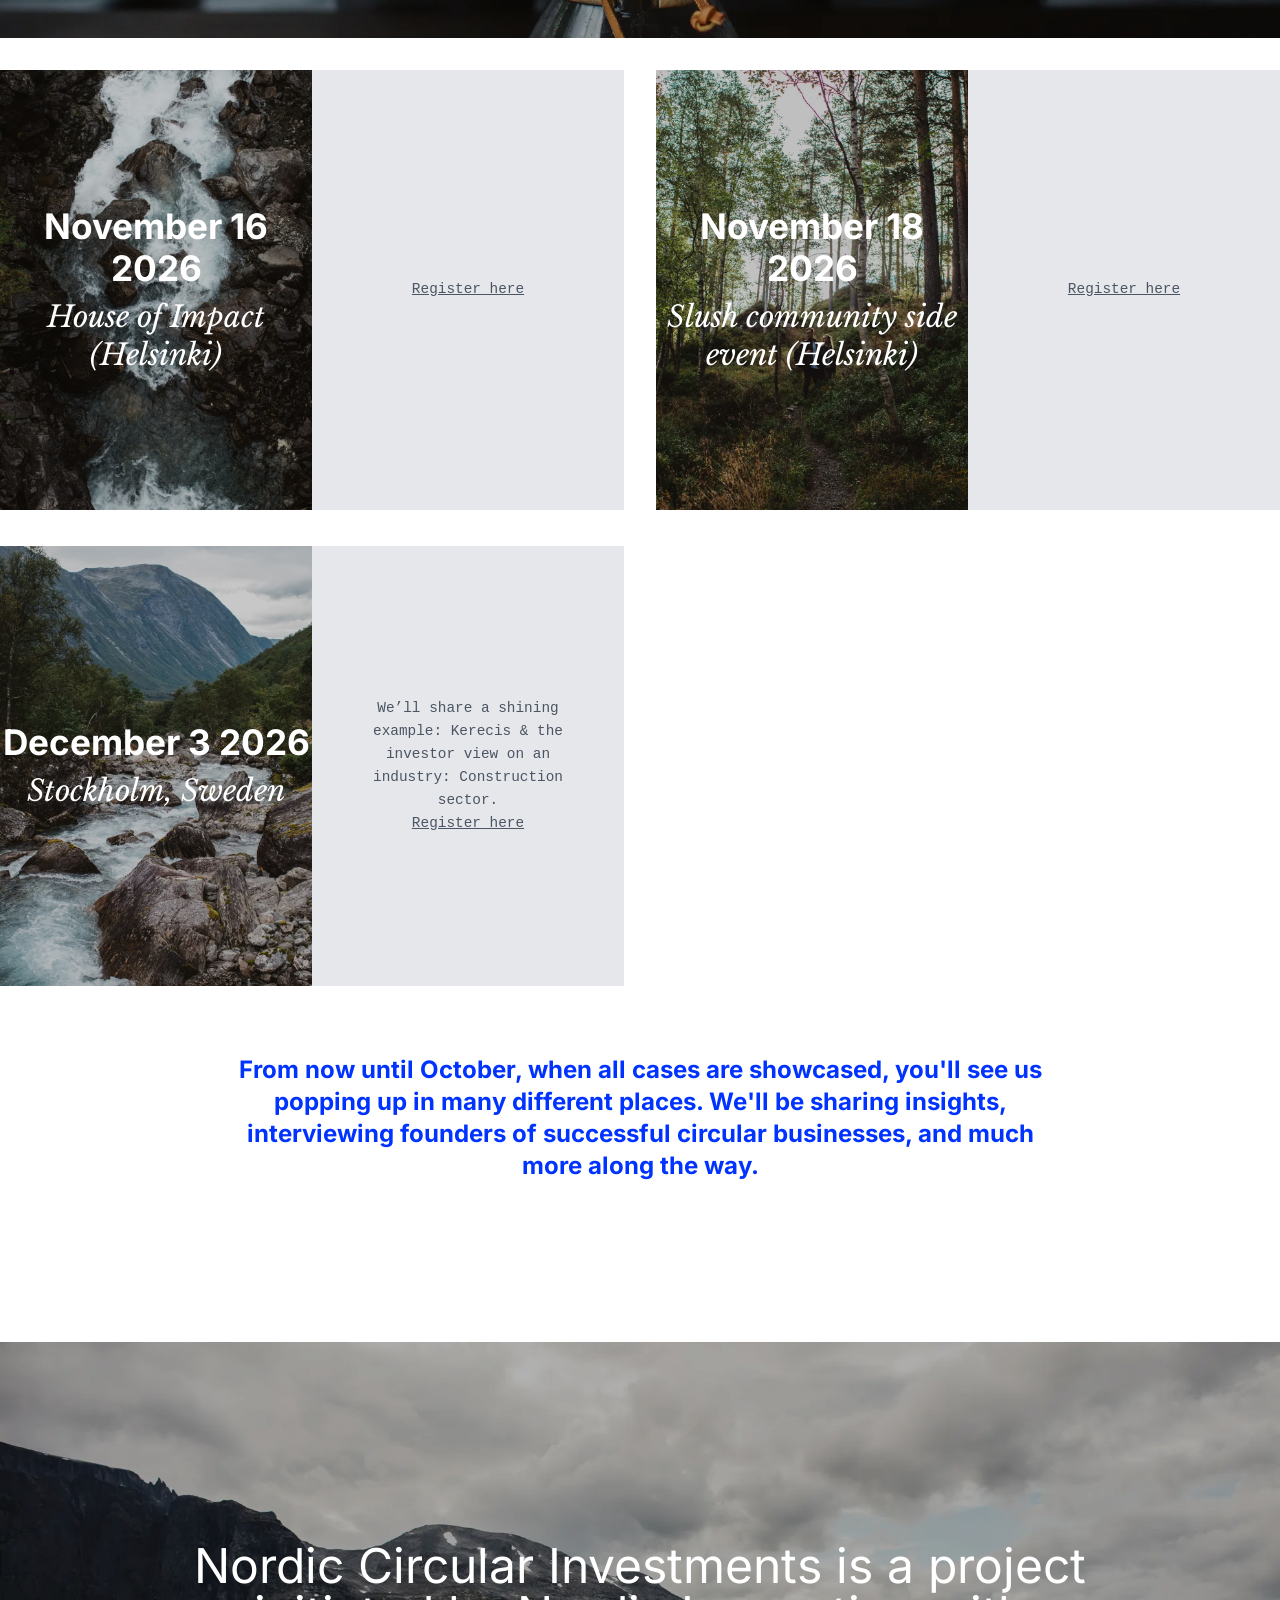
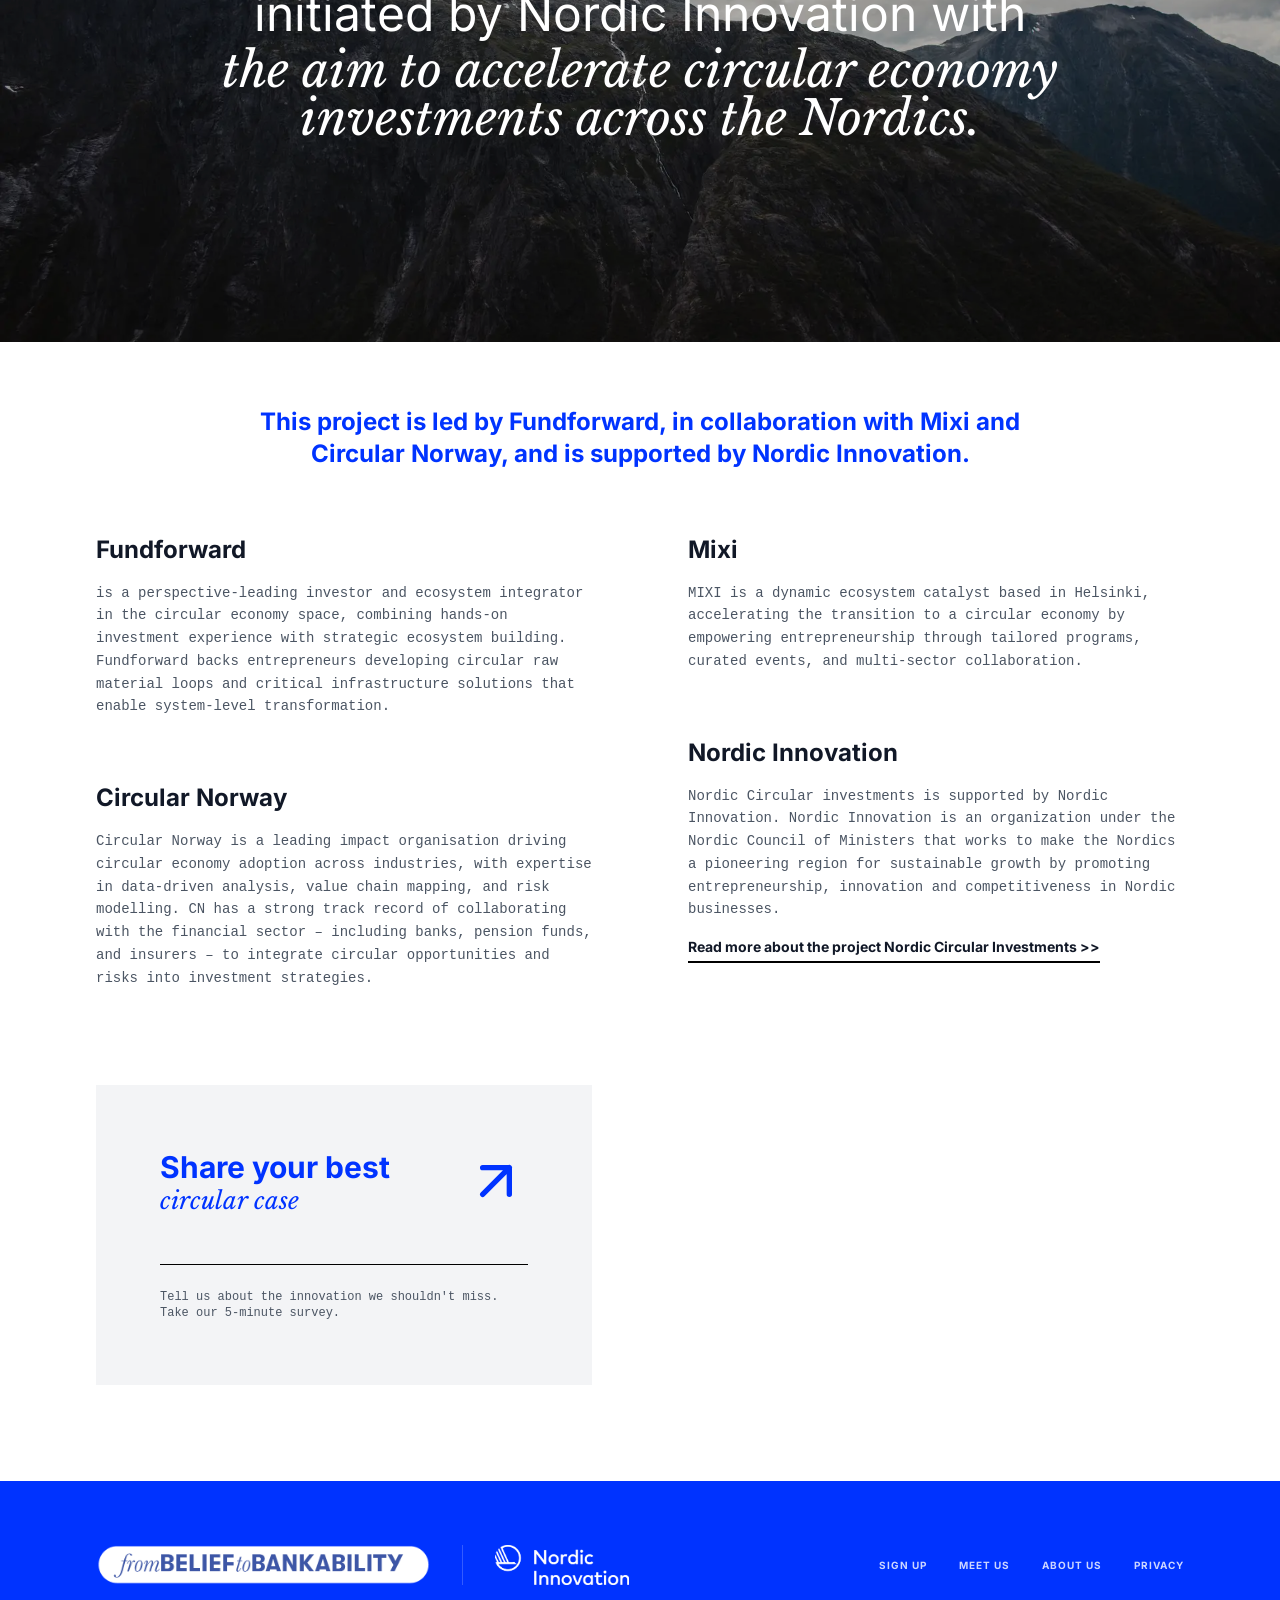
==== commit f0229ebb: "Add new event details and update image source in index.html" ====
--- a/index.html
+++ b/index.html
@@ -414,7 +414,7 @@
                 <div class="event-card grid grid-cols-1 md:grid-cols-2">
                     <div
                         class="event-image relative h-[300px] md:h-[440px] flex flex-col justify-center items-center text-white md:mb-1">
-                        <img src="images/DTS_NORDIC_by Gregory Woodman_0014.webp"
+                        <img src="images/DTS_NORDIC_by Gregory Woodman_002.webp"
                             class="absolute inset-0 w-full h-full object-cover" alt="House of Impact (Helsinki)">
                         <div class="absolute inset-0 bg-black/20"></div>
                         <div class="relative z-10 text-center">
@@ -455,6 +455,31 @@
                     </div>
                 </div>
             </article>
+
+            <article class="event-item">
+                <div class="event-card grid grid-cols-1 md:grid-cols-2">
+                    <div
+                        class="event-image relative h-[300px] md:h-[440px] flex flex-col justify-center items-center text-white md:mb-1">
+                        <img src="images/DTS_NORDIC_by Gregory Woodman_003.webp"
+                            class="absolute inset-0 w-full h-full object-cover" alt="House of Impact (Helsinki)">
+                        <div class="absolute inset-0 bg-black/20"></div>
+                        <div class="relative z-10 text-center">
+                            <p class="text-4xl md:text-5xl font-bold mb-2">December 3 2026</p>
+                            <p class="text-3xl md:text-4xl serif-italic italic">
+                                Stockholm, Sweden
+                            </p>
+                        </div>
+                    </div>
+                    <div
+                        class="event-copy bg-gray-200 flex flex-col justify-center items-center text-center space-y-8 md:mb-1">
+                        <p class="text-gray-600 font-mono">
+                            We’ll share a shining example: Kerecis & the investor view on an industry: Construction sector.<br/>
+
+                            <a href="https://www.sw.bonniernewsevents.se/hallbart-naringsliv-2026" class="underline" target="_blank">Register here</a>
+                        </p>
+                    </div>
+                </div>
+            </article>            
         </div>
 
         <div class="max-w-4xl mx-auto py-16 px-8 text-center space-y-6">
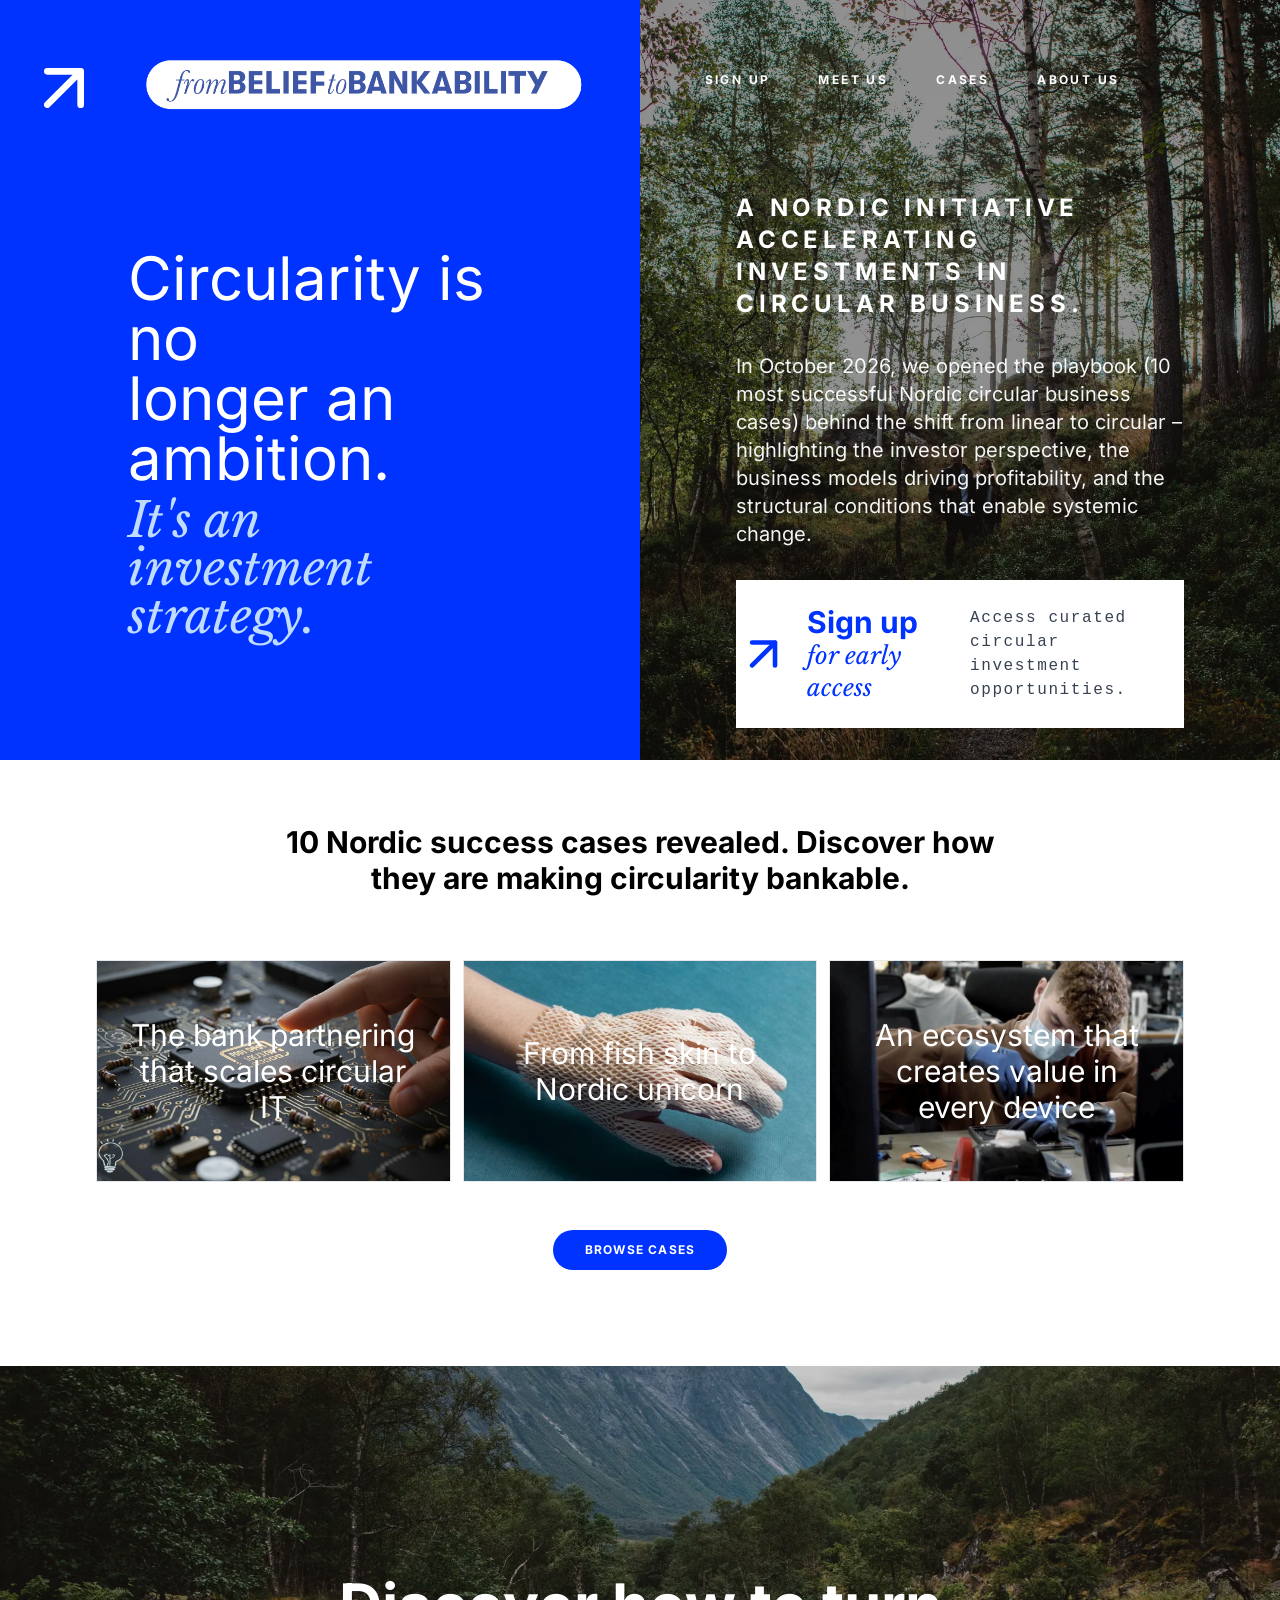
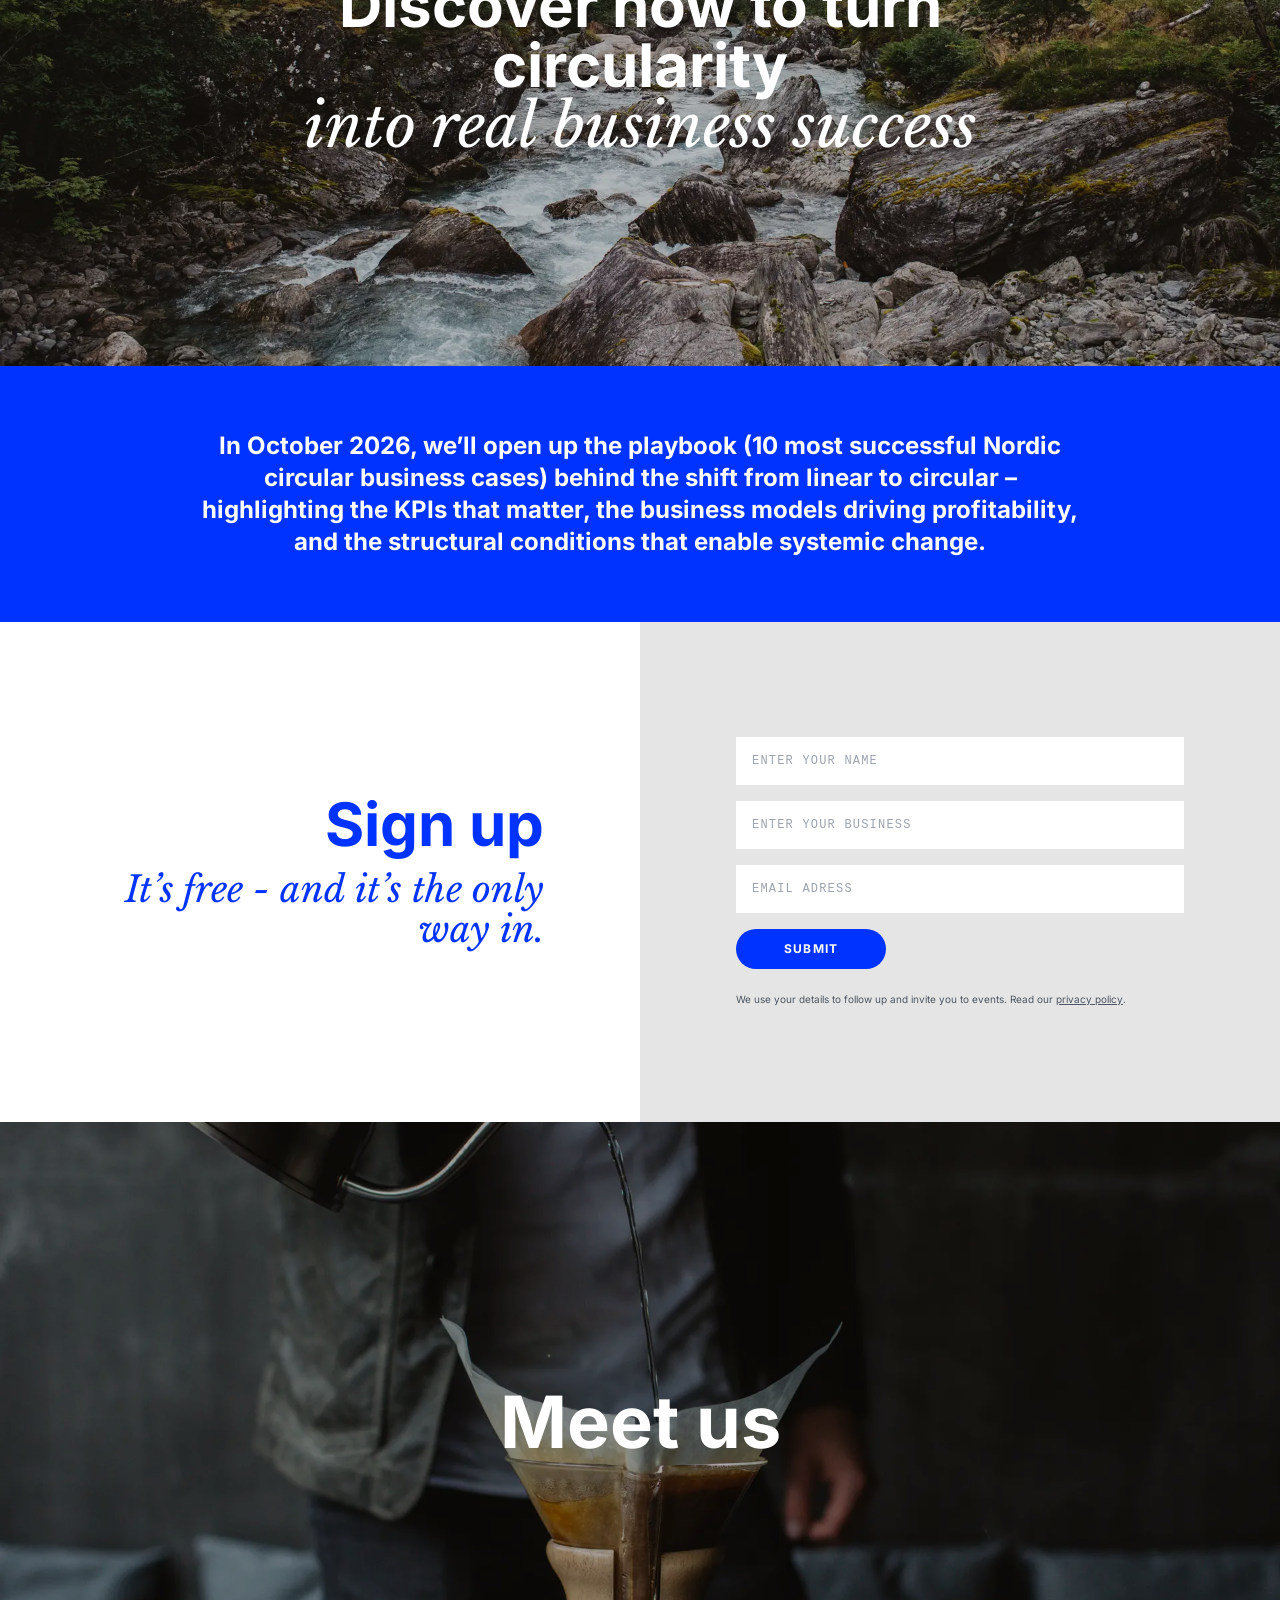
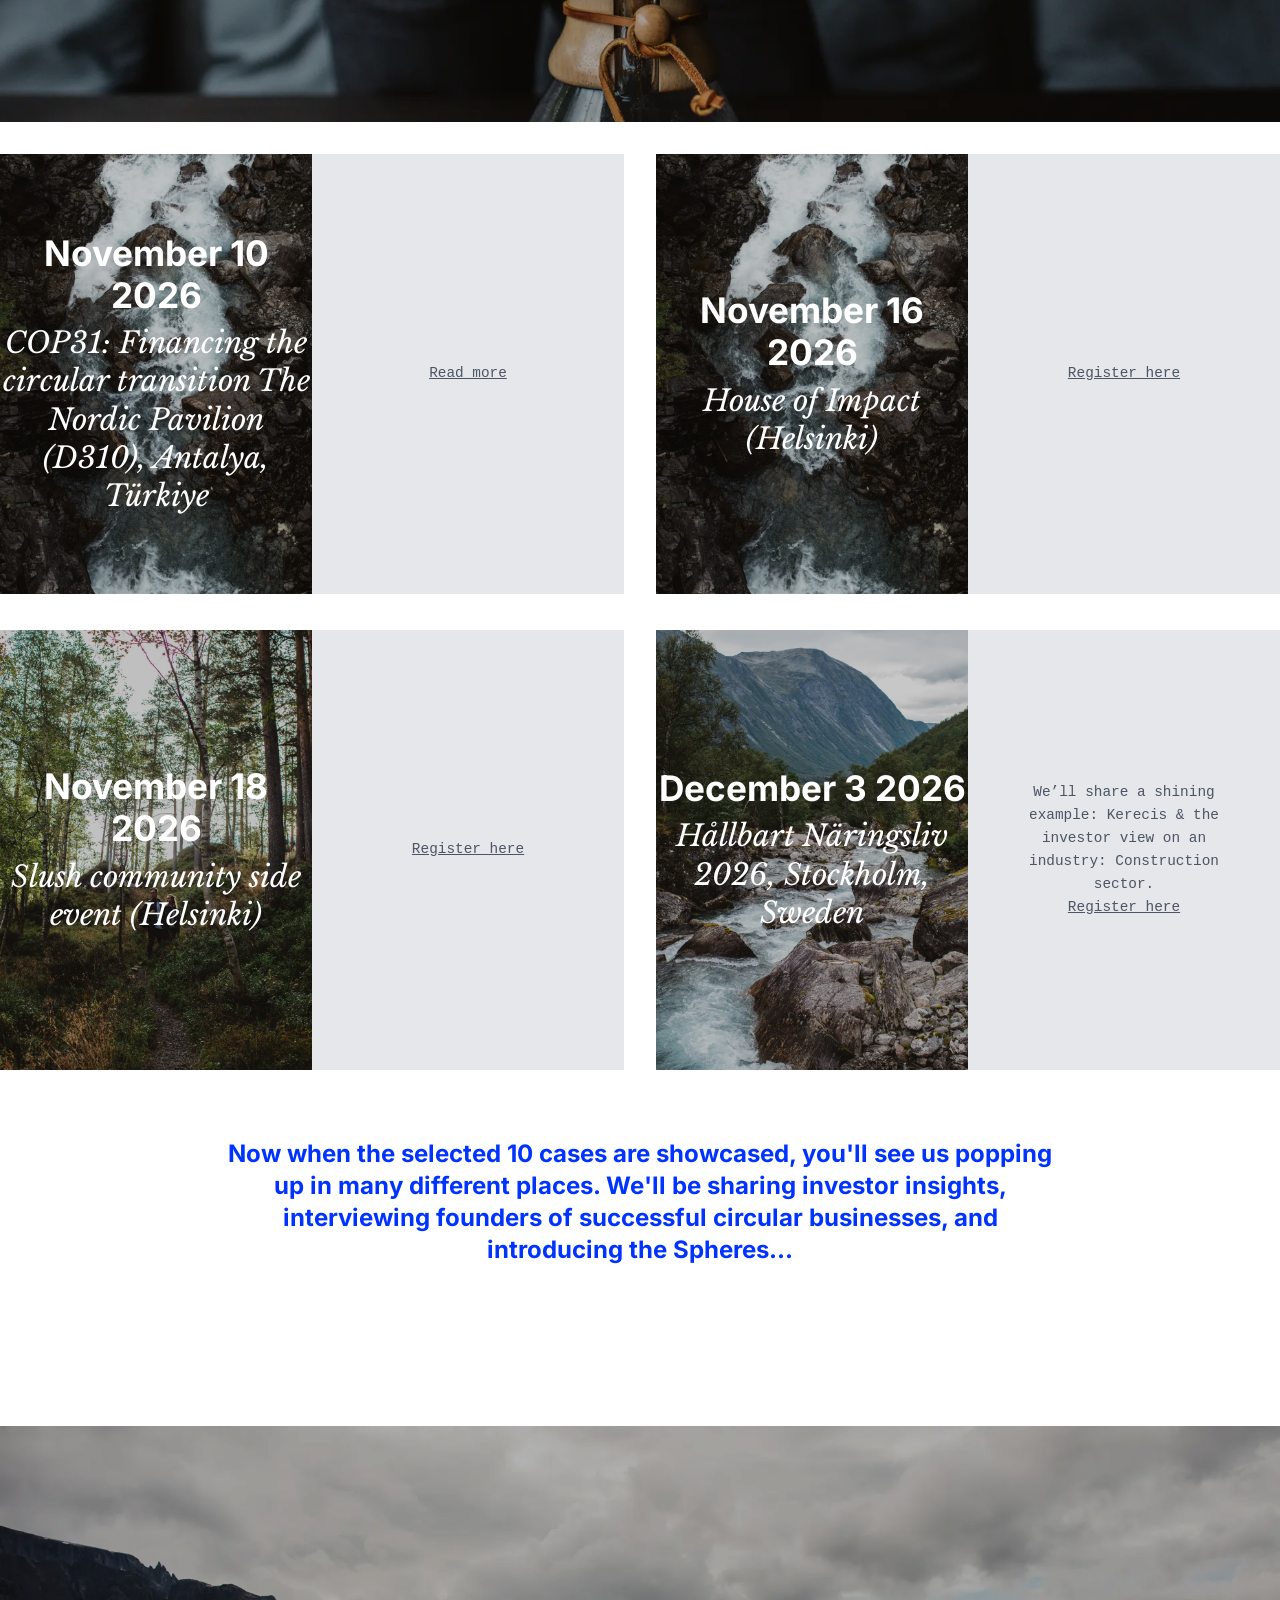
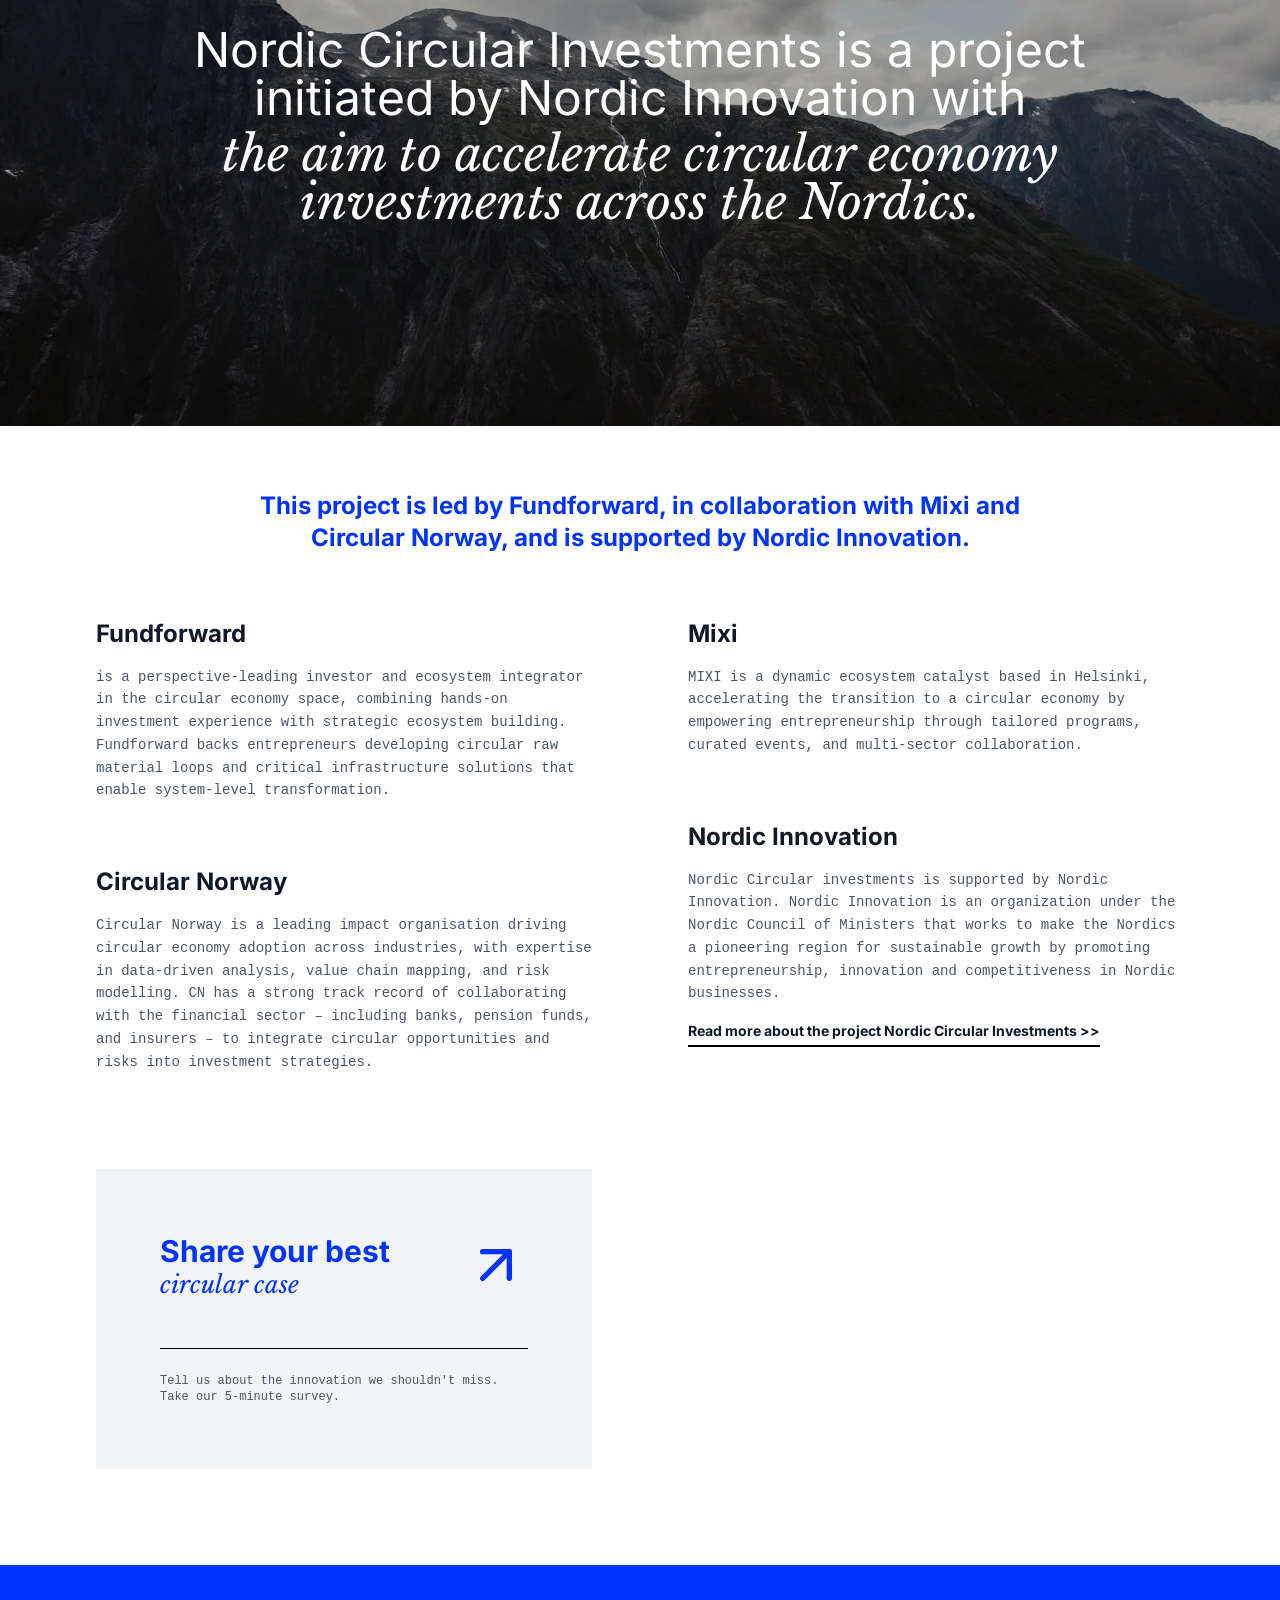
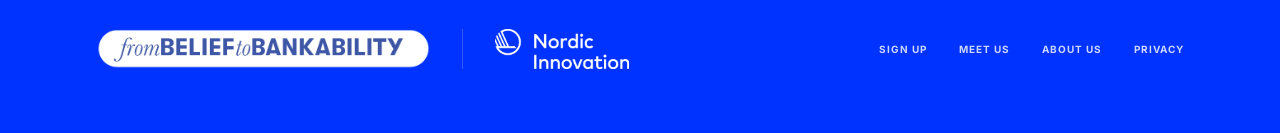
==== commit 771dcb90: "Update event descriptions and add new event details in index.html" ====
--- a/index.html
+++ b/index.html
@@ -100,8 +100,9 @@
                     A Nordic initiative accelerating investments in circular business.
                 </h2>
                 <p class="text-base md:text-xl leading-relaxed opacity-95 font-light max-w-sm md:max-w-md mx-auto">
-                    In October 2026, unveiling ten most successful business cases with proven returns, scalable models,
-                    and measurable impact.
+                    In October 2026, we opened the playbook (10 most successful Nordic circular business cases) behind the 
+                    shift from linear to circular – highlighting the investor perspective, 
+                    the business models driving profitability, and the structural conditions that enable systemic change.
                 </p>
                 <section class="bg-white w-full max-w-sm md:max-w-md mx-auto">
                     <a href="#signup-form" class="hover:opacity-100 transition">
@@ -415,6 +416,30 @@
                     <div
                         class="event-image relative h-[300px] md:h-[440px] flex flex-col justify-center items-center text-white md:mb-1">
                         <img src="images/DTS_NORDIC_by Gregory Woodman_002.webp"
+                            class="absolute inset-0 w-full h-full object-cover" alt="COP31">
+                        <div class="absolute inset-0 bg-black/20"></div>
+                        <div class="relative z-10 text-center">
+                            <p class="text-4xl md:text-5xl font-bold mb-2">November 10 2026</p>
+                            <p class="text-3xl md:text-4xl serif-italic italic">
+                                COP31: Financing the circular transition
+                                The Nordic Pavilion (D310), Antalya, Türkiye
+                            </p>
+                        </div>
+                    </div>
+                    <div
+                        class="event-copy bg-gray-200 flex flex-col justify-center items-center text-center space-y-8 md:mb-1">
+                        <p class="text-gray-600 font-mono">
+                            <a href="https://nordicinnovation.org/events/2026/cop31-financing-circular-transition" class="underline" target="_blank">Read more</a>
+                        </p>
+                    </div>
+                </div>
+            </article>
+
+            <article class="event-item">
+                <div class="event-card grid grid-cols-1 md:grid-cols-2">
+                    <div
+                        class="event-image relative h-[300px] md:h-[440px] flex flex-col justify-center items-center text-white md:mb-1">
+                        <img src="images/DTS_NORDIC_by Gregory Woodman_002.webp"
                             class="absolute inset-0 w-full h-full object-cover" alt="House of Impact (Helsinki)">
                         <div class="absolute inset-0 bg-black/20"></div>
                         <div class="relative z-10 text-center">
@@ -438,7 +463,7 @@
                     <div
                         class="event-image relative h-[300px] md:h-[440px] flex flex-col justify-center items-center text-white md:mb-1">
                         <img src="images/DTS_NORDIC_by Gregory Woodman_004.webp"
-                            class="absolute inset-0 w-full h-full object-cover" alt="House of Impact (Helsinki)">
+                            class="absolute inset-0 w-full h-full object-cover" alt="Slush community side event (Helsinki)">
                         <div class="absolute inset-0 bg-black/20"></div>
                         <div class="relative z-10 text-center">
                             <p class="text-4xl md:text-5xl font-bold mb-2">November 18 2026</p>
@@ -461,12 +486,12 @@
                     <div
                         class="event-image relative h-[300px] md:h-[440px] flex flex-col justify-center items-center text-white md:mb-1">
                         <img src="images/DTS_NORDIC_by Gregory Woodman_003.webp"
-                            class="absolute inset-0 w-full h-full object-cover" alt="House of Impact (Helsinki)">
+                            class="absolute inset-0 w-full h-full object-cover" alt="Hållbart Näringsliv 2026">
                         <div class="absolute inset-0 bg-black/20"></div>
                         <div class="relative z-10 text-center">
                             <p class="text-4xl md:text-5xl font-bold mb-2">December 3 2026</p>
                             <p class="text-3xl md:text-4xl serif-italic italic">
-                                Stockholm, Sweden
+                                Hållbart Näringsliv 2026, Stockholm, Sweden
                             </p>
                         </div>
                     </div>
@@ -484,10 +509,8 @@
 
         <div class="max-w-4xl mx-auto py-16 px-8 text-center space-y-6">
             <p class="text-[#0033FF] text-xl md:text-2xl font-bold leading-relaxed">
-                From now until October, when all cases are showcased, you'll see us popping up in many different places.
-                We'll be sharing insights, interviewing founders of successful circular businesses, and much more along
-                the
-                way.
+                Now when the selected 10 cases are showcased, you'll see us popping up in many different places. 
+                We'll be sharing investor insights, interviewing founders of successful circular businesses, and introducing the Spheres... 
             </p>
             <!--<p class="text-[#0033FF] text-lg font-bold">See below for where you can meet us!</p>-->
         </div>
